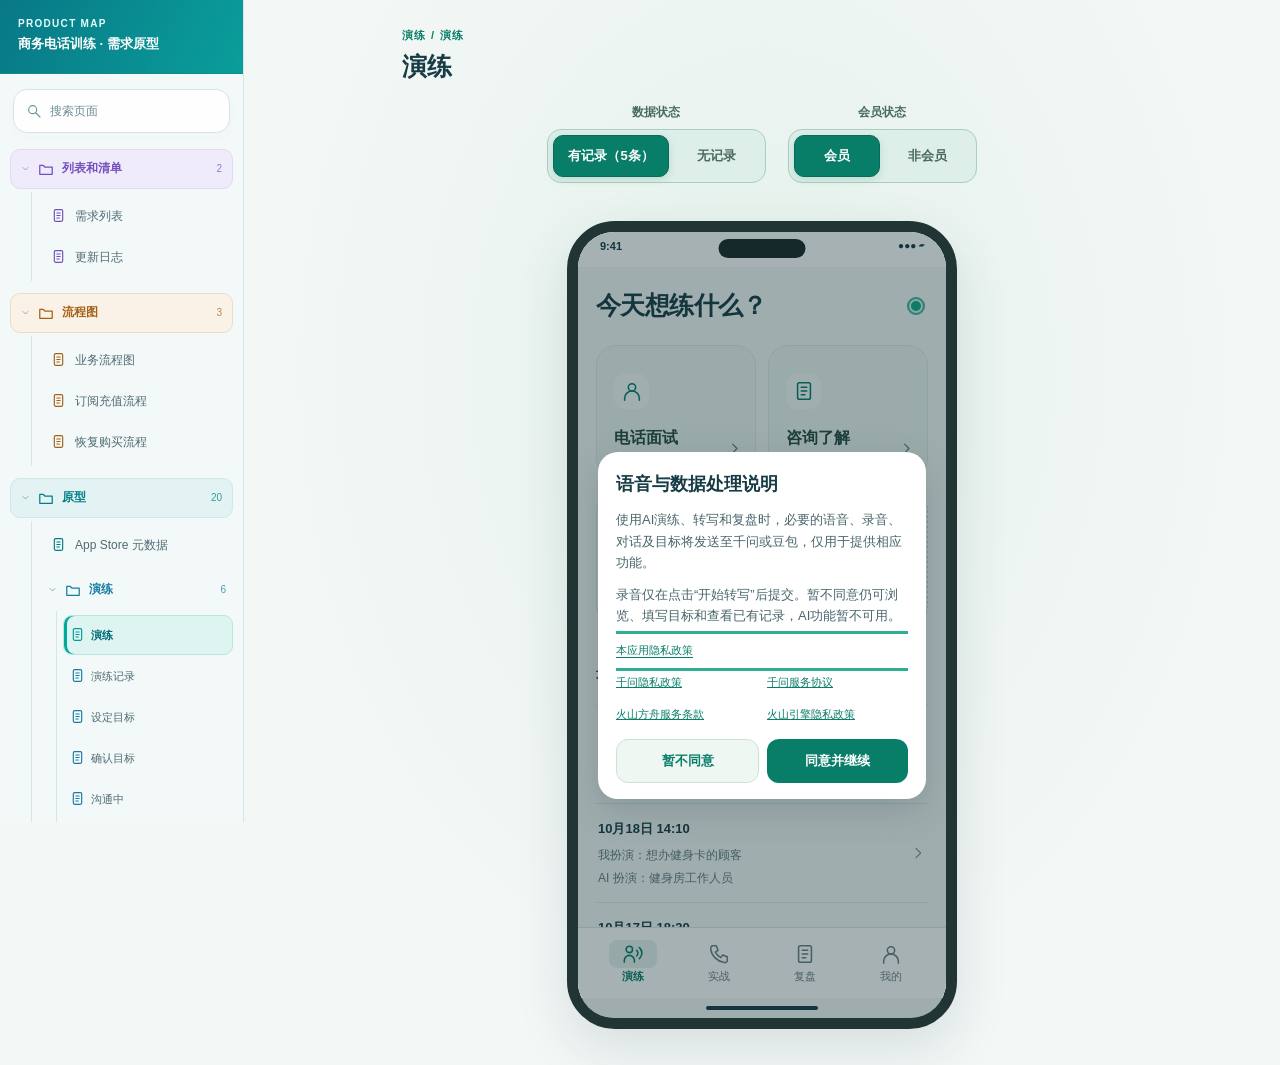
==== 原型/index.html @ eaf5b0e4 "上传沟通对话原型、需求文档与本地演练服务" ====
<!doctype html>
<html lang="zh-CN">
<head>
  <meta charset="utf-8">
  <meta name="viewport" content="width=device-width, initial-scale=1">
  <meta name="theme-color" content="#edf7f5">
  <title>打电话-AI商务实时电话沟通训练官 · 需求原型</title>
  <link rel="stylesheet" href="styles.css?v=20261020-microphone-selection">
</head>
<body>
  <div class="shell">

    <div class="workspace-grid">
      <aside class="journey" aria-label="原型导航">
        <div class="doc-brand"><span>PRODUCT MAP</span><strong>商务电话训练 · 需求原型</strong></div>
        <nav id="journey-nav" class="journey-nav" aria-label="页面导航"></nav>
      </aside>

      <main class="stage" id="main-content">
        <div class="stage-header"><div><span class="eyebrow" id="stage-kicker">演练 / 演练</span><h2 id="stage-title">演练</h2><p id="stage-description">按目的准备，按场景练习。</p></div></div>
        <div id="document-content" class="document-content" aria-live="polite"></div>
        <div id="workspace-state-tabs" class="workspace-state-tabs-host" aria-label="原型状态切换"></div>
        <div class="phone-wrap"><div class="phone-frame"><div class="phone-screen"><div class="phone-status" aria-hidden="true"><span>9:41</span><span class="dynamic-island"></span><span class="status-icons">●●● ▰</span></div><div id="phone-content" class="phone-content"></div><div class="home-indicator" aria-hidden="true"></div></div></div></div>
      </main>

      <aside class="spec-panel" id="spec-panel" aria-hidden="true" inert aria-label="需求说明"><div class="spec-top"><div><span class="eyebrow">REQUIREMENT NOTES</span><h2>需求说明</h2></div><button type="button" class="spec-close" data-action="close-spec" aria-label="关闭需求说明">×</button></div><div id="spec-module-list" class="spec-module-list"></div><div id="spec-detail" class="spec-detail"></div></aside>
    </div>
  </div>
  <div id="modal-root"></div>
  <div id="toast" class="toast" role="status" aria-live="polite"></div>
  <script src="input-rules.js?v=20261020-microphone-selection"></script>
  <script src="requirements-live.js?v=20261020-microphone-selection"></script>
  <script src="realtime.js?v=20261020-microphone-selection"></script>
  <script src="app.js?v=20261020-microphone-selection"></script>
</body>
</html>
---- 原型/styles.css ----
:root{font-family:-apple-system,BlinkMacSystemFont,"PingFang SC","Hiragino Sans GB","Microsoft YaHei",sans-serif;color:#173c46;background:#f3f7f6;--ink:#173c46;--muted:#627b80;--green:#087e69;--mint:#e6f3ee;--border:#dbe7e3;--white:#fff;--danger:#b44243}*{box-sizing:border-box}body{margin:0}button,input,textarea,select{font:inherit}button,a{touch-action:manipulation}button{cursor:pointer;color:inherit}button:disabled{opacity:.4;cursor:not-allowed}button:focus-visible,a:focus-visible,input:focus-visible,textarea:focus-visible,select:focus-visible,summary:focus-visible{outline:3px solid #2fae91;outline-offset:3px}a{color:var(--green)}svg{height:22px;width:22px;flex:none;vertical-align:middle}button svg{pointer-events:none}.sr-only{position:absolute;width:1px;height:1px;overflow:hidden;clip:rect(0,0,0,0)}.shell{min-height:100vh}.workspace-header{min-height:78px;display:flex;align-items:center;justify-content:space-between;padding:18px 32px;border-bottom:1px solid var(--border);background:#fff}.brand-lockup{display:flex;align-items:center;gap:12px}.brand-mark{width:42px;height:42px;border-radius:14px;display:grid;place-items:center;background:var(--ink);color:#fff;font-size:22px;font-weight:750}.brand-lockup strong{display:block;font-size:17px}.brand-lockup small{display:block;color:var(--muted);margin-top:4px;font-size:12px}.meta-pill{font-size:12px;border-radius:30px;padding:7px 13px;background:var(--mint);color:var(--green)}.workspace-grid{display:grid;grid-template-columns:244px minmax(0,1fr);min-height:calc(100vh - 78px)}.workspace-grid.spec-open{grid-template-columns:244px minmax(390px,1fr) 340px}.journey{border-right:1px solid var(--border);padding:25px 18px;background:#fbfdfc}.doc-brand{margin:0 12px 20px}.doc-brand span,.eyebrow,.doc-eyebrow{display:block;font-size:11px;font-weight:750;letter-spacing:.12em;color:var(--green)}.doc-brand strong{display:block;margin-top:7px;font-size:14px}.journey-nav{display:flex;flex-direction:column;gap:3px}.nav-search{display:flex;align-items:center;gap:6px;background:#eef4f1;border-radius:10px;padding:0 10px;min-height:44px}.nav-search svg{width:16px;height:16px}.nav-search input{min-width:0;width:100%;border:0;background:transparent;min-height:42px;font-size:12px}.nav-group{display:flex;align-items:center;min-height:36px;margin:22px 0 7px;padding:8px 12px;border-left:3px solid #78ae97;border-radius:8px;background:#e2eee7;color:#245a49;font-size:13px;font-weight:800;letter-spacing:.02em}.nav-item{background:transparent;border:0;border-radius:10px;min-height:40px;padding:10px 12px;text-align:left;font-size:13px}.nav-item:hover{background:#eef4f1}.nav-item.active{color:var(--green);background:var(--mint);font-weight:750;box-shadow:inset 3px 0 var(--green)}.stage{min-width:0;display:flex;flex-direction:column;align-items:center;padding:28px 24px 36px;background:radial-gradient(ellipse at 50% 35%,#e4f1eb,transparent 65%)}.stage-header{width:min(100%,720px);margin-bottom:12px}.stage-header h2{font-size:25px;margin:7px 0}.stage-header p{font-size:13px;color:var(--muted);line-height:1.6;margin:0}.phone-wrap{display:flex;justify-content:center;width:100%}.phone-frame{width:390px;height:808px;border:6px solid #213534;border-radius:48px;padding:5px;background:#213534;box-shadow:0 20px 52px #173c4620}.phone-screen{height:100%;border-radius:36px;overflow:hidden;display:flex;flex-direction:column;background:#f6f9f7;position:relative}.phone-status{height:35px;flex:none;padding:8px 22px;display:flex;justify-content:space-between;background:#fff;font-size:11px;font-weight:750}.dynamic-island{position:absolute;top:7px;left:50%;transform:translateX(-50%);height:19px;width:87px;border-radius:20px;background:#1a2828}.status-icons{font-size:10px}.phone-content{flex:1;min-height:0;overflow:auto;scrollbar-width:none}.phone-content::-webkit-scrollbar{display:none}.home-indicator{width:112px;height:4px;border-radius:4px;background:var(--ink);margin:8px auto;flex:none}.app-header{display:flex;align-items:center;gap:8px;padding:10px 19px;background:#fff;min-height:58px}.app-header h2{font-size:23px;font-weight:750;margin:0;letter-spacing:-.03em}.back-button{min-width:35px;min-height:44px;background:transparent;border:0;padding:0;text-align:left}.app-header:has(.back-button) h2{font-size:18px}.app-body{padding:18px 18px 28px;font-size:14px;line-height:1.65}.app-body h1{font-size:26px;line-height:1.35;letter-spacing:-.04em}.app-body p{margin:7px 0;color:#48656b}.app-body ul{padding-left:20px}.app-body li{margin:9px 0}.app-footer-tabs{position:sticky;bottom:0;z-index:2;display:flex;min-height:70px;border-top:1px solid var(--border);background:#fffffff5;backdrop-filter:blur(12px);padding:5px 12px}.app-footer-tabs button{flex:1;display:flex;flex-direction:column;align-items:center;justify-content:center;gap:4px;background:transparent;border:0;min-height:56px;color:#6d8080;font-size:11px}.app-footer-tabs .active{color:var(--green);font-weight:750}.app-footer-tabs button.active svg{background:var(--mint);border-radius:8px;box-sizing:content-box;padding:3px 13px;margin:-3px -13px}.practice-hero{padding:25px 23px 22px;background:#e1eee6;border:1px solid #d5e7da;border-radius:23px;position:relative;overflow:hidden}.practice-hero h1{font-size:39px;line-height:1.22;margin:14px 0 11px;font-weight:750;color:#214539;letter-spacing:-.05em}.practice-hero p{font-size:14px;line-height:1.8;color:#4b685a;margin-bottom:20px}.hero-wave{position:absolute;right:18px;top:80px;height:80px;display:flex;align-items:center;gap:3px;opacity:.45;transform:rotate(-8deg)}.hero-wave i{display:block;width:3px;height:var(--h);background:#2d8c64;border-radius:5px}.practice-hero .primary-button{position:relative;background:#224b3a;display:flex;justify-content:space-between;align-items:center;padding:0 15px}.section-heading{display:flex;justify-content:space-between;align-items:center;gap:8px;margin:24px 0 12px}.section-heading h3{margin:0;font-size:16px}.scenario-grid{display:grid;gap:9px}.scenario-card{position:relative;display:grid;grid-template-columns:32px 1fr 24px;column-gap:8px;align-items:center;min-height:76px;background:#fff;border:1px solid var(--border);border-radius:15px;padding:12px;text-align:left}.scenario-no{grid-row:1/3;font-size:13px;color:var(--green);font-variant-numeric:tabular-nums}.scenario-card strong{font-size:15px}.scenario-card small{grid-column:2;font-size:12px;color:var(--muted);margin-top:3px}.scenario-card svg{grid-row:1/3;grid-column:3;color:var(--green);width:18px}.card{padding:17px;border:1px solid var(--border);background:#fff;border-radius:17px;margin-bottom:13px}.card-title-row{display:flex;align-items:center;justify-content:space-between;gap:8px;margin-bottom:10px}.card-title-row h3{font-size:15px;margin:0}.card p{font-size:14px;line-height:1.75}.card ul{font-size:14px}.module-link{border:0;background:transparent;min-width:44px;min-height:44px;padding:12px;display:inline-grid;place-items:center;flex:none;margin:-10px -10px -10px 0}.annotation-dot{width:9px;height:9px;border-radius:50%;background:#12a88b;box-shadow:0 0 0 4px #12a88b19;position:relative}.annotation-dot:after{content:'';position:absolute;inset:-6px;border:1px solid #12a88b33;border-radius:50%;animation:ring 2.5s ease-out infinite}@keyframes ring{0%{transform:scale(.7);opacity:.6}100%{transform:scale(1.3);opacity:0}}.mobile-spec-toggle{display:grid}.primary-button,.secondary-button,.ghost-button,.tool-button{min-height:44px;border-radius:12px;padding:10px 13px;font-weight:650;font-size:14px;line-height:1.4}.primary-button{border:0;background:var(--green);color:#fff;width:100%;display:block}.primary-button:hover{background:#076653}.secondary-button{background:#eef7f2;color:var(--green);border:1px solid #cce2d7}.ghost-button{background:transparent;border:0;color:var(--green)}.tool-button{border:1px solid var(--border);background:#fff}.full-width{width:100%;display:block;margin-top:10px}.button-row{display:flex;gap:8px}.button-row>*{flex:1}.primary-button svg,.secondary-button svg{width:18px;height:18px;margin-right:5px}.page-intro{margin:0 0 20px}.page-intro h1{margin:11px 0}.page-intro p{font-size:13px}.step-label{font-size:12px;font-weight:650;color:var(--green)}.field-label{display:block;font-size:13px;font-weight:650;margin:16px 0 7px}.field-label:first-child{margin-top:0}.input-field{display:block;width:100%;min-height:44px;border:1px solid #ccdad5;border-radius:10px;padding:11px 12px;background:#fbfdfb;color:var(--ink);font-size:16px;line-height:1.5;margin-bottom:12px;resize:vertical}.form-error{color:var(--danger)!important;font-size:13px}.goal-lines{margin:0}.goal-lines div{border-bottom:1px solid #edf2ef;padding:10px 0}.goal-lines div:last-child{border-bottom:0}.goal-lines dt{font-size:12px;color:var(--muted);margin-bottom:5px}.goal-lines dd{margin:0;font-size:14px;line-height:1.7}.light-note{border-radius:12px;background:var(--mint);padding:12px 14px;margin:15px 0;font-size:13px;color:#436553}.helper-text{font-size:12px!important;color:var(--muted)!important;text-align:center}.session-top{text-align:center;background:#edf5ef;padding:20px 20px 15px;position:relative}.session-top h1,.live-top h1{font-size:21px;margin:10px 0 4px}.session-top p{font-size:13px;color:var(--muted);margin:0 0 12px}.role-avatar{width:64px;height:64px;border-radius:50%;display:grid;place-items:center;background:#d6e7dc;margin:0 auto;color:#3a6c50}.role-avatar svg{width:30px;height:30px}.voice-status{display:inline-flex;align-items:center;gap:7px;font-size:12px;color:var(--green);background:#fff;padding:6px 12px;border-radius:20px}.voice-status span{width:6px;height:6px;border-radius:50%;background:currentColor}.voice-status.warning{color:#915e26}.session-top>.module-link{position:absolute;right:16px;bottom:22px}.session-body{padding-top:16px}.chat-log{display:flex;flex-direction:column;gap:13px;margin-bottom:20px}.chat-bubble{max-width:94%;border-radius:14px;padding:12px 14px;background:#fff;border:1px solid var(--border)}.chat-bubble span{font-size:11px;color:var(--muted)}.chat-bubble p{font-size:14px;margin:5px 0 0;color:var(--ink)}.chat-bubble.user{align-self:flex-end;background:#e1f0e7;border-color:#d3e5da}.reply-box{display:flex;align-items:center;gap:6px;margin-bottom:10px}.reply-box textarea{width:100%;min-width:0;font-size:16px;border:1px solid #cdded4;border-radius:10px;padding:10px;resize:vertical}.session-tools{display:flex;gap:6px;margin-top:12px}.session-tools .tool-button{flex:1;padding:8px 3px;font-size:11px;display:flex;flex-direction:column;gap:5px;align-items:center}.session-tools svg{width:19px;height:19px}.result-heading{margin:0 0 23px}.result-heading h1{margin:13px 0 9px}.result-heading p{font-size:12px}.pill{font-size:11px;display:inline-block;padding:4px 9px;border-radius:7px;background:var(--mint);color:var(--green);font-weight:650}.pill.blue{background:#e5eff6;color:#336685}.pill.amber{background:#fff1d9;color:#8e5c1a}.feedback-item+.feedback-item,.compare-item+.compare-item{border-top:1px solid var(--border);padding-top:13px;margin-top:14px}.feedback-item strong,.compare-item strong{display:block;font-size:14px}.opening{background:#f0f6f2;padding:11px;border-radius:10px}.opening small{color:var(--muted);font-size:12px}.record-card{display:flex;align-items:center;gap:12px;width:100%;padding:14px;border:1px solid var(--border);border-radius:15px;background:#fff;text-align:left;margin-bottom:10px}.record-icon{height:40px;width:40px;flex:none;display:grid;place-items:center;background:var(--mint);color:var(--green);border-radius:12px}.record-icon.blue{background:#e5eff6;color:#336685}.record-main{flex:1;min-width:0}.record-main strong{display:block;font-size:14px;line-height:1.5}.record-main small{display:block;font-size:11px;color:var(--muted);margin-top:4px}.record-main em{display:block;font-style:normal;font-size:11px;color:var(--green);margin-top:6px}.record-card>svg{width:17px;height:17px;color:var(--muted)}.call-list-item{display:block;padding:0;overflow:hidden}.record-link{display:flex;align-items:center;gap:12px;background:transparent;border:0;width:100%;text-align:left;padding:14px}.record-actions{padding:0 14px 13px;display:flex;justify-content:flex-end}.record-actions button{min-width:78px}.filter-row{display:flex;background:#eaf0ec;padding:4px;border-radius:12px;margin-bottom:15px}.filter-row button{flex:1;border:0;background:transparent;border-radius:9px;font-size:13px;min-height:38px}.filter-row button.active{background:#fff;color:var(--green);box-shadow:0 2px 6px #173c4609;font-weight:750}.app-search{display:flex;align-items:center;gap:8px;border:1px solid var(--border);background:#fff;padding:0 12px;border-radius:11px;margin-bottom:15px}.app-search svg{height:18px;width:18px;color:var(--muted)}.app-search input{min-width:0;width:100%;min-height:44px;border:0;background:transparent;font-size:14px}.empty-state{padding:28px 12px;text-align:center;font-size:14px}.empty-state strong{display:block}.empty-state p{font-size:13px;line-height:1.8;margin:12px 0 20px}.empty-state .secondary-button{display:inline-block}.empty-caption{font-size:13px;text-align:center;color:var(--muted)}.transcript-line{border-bottom:1px solid #e8efeb;padding:13px 0}.transcript-line:last-child{border:0}.transcript-line div{display:flex;justify-content:space-between;font-size:12px}.transcript-line time{font-size:11px;color:var(--muted)}.transcript-line p{font-size:14px;margin-bottom:0}.practice-options{border:0;padding:0;margin:18px 0}.practice-options legend{font-size:14px;font-weight:650;margin-bottom:12px}.practice-option{display:flex;align-items:flex-start;gap:10px;padding:15px;border:1px solid var(--border);border-radius:14px;background:#fff;margin-bottom:10px;cursor:pointer}.practice-option.selected{border:2px solid var(--green);padding:14px;background:#eff8f2}.practice-option input{accent-color:var(--green);height:20px;width:20px;flex:none;margin-top:3px}.practice-option strong{font-size:14px}.practice-option small{display:block;font-size:11px;color:var(--muted);margin-top:4px}.practice-option p{font-size:12px;margin:7px 0 0}.evidence{border-top:1px solid #edf1ed;padding-top:8px;margin-top:9px}.evidence summary,details>summary{cursor:pointer;font-size:12px;color:var(--green);min-height:40px;line-height:1.6;display:list-item;padding:8px 0}.evidence blockquote{font-size:13px;margin:8px 0;color:#48656b;border-left:2px solid #7cbea0;padding-left:12px}.loading-ring{display:block;width:38px;height:38px;margin:40px auto 24px;border:3px solid var(--border);border-top-color:var(--green);border-radius:50%;animation:spin 1s linear infinite}.loading-ring.stopped{animation:none;border-color:#c9a9a2}@keyframes spin{to{transform:rotate(360deg)}}.dial-number-box{display:flex;align-items:center;gap:8px;margin-bottom:20px}.dial-number-box>span{font-size:15px;color:var(--muted)}.dial-number-box input{border:0;background:transparent;min-width:0;width:100%;font-size:23px;height:48px;letter-spacing:1px}.dial-delete{min-width:38px;min-height:44px;border:0;background:transparent;font-size:20px}.dial-pad{display:grid;grid-template-columns:repeat(3,1fr);gap:12px 22px;padding:0 12px}.dial-pad button{width:64px;height:64px;border:0;background:#edf3ee;border-radius:50%;justify-self:center}.dial-pad strong{display:block;font-size:25px;font-weight:500}.dial-pad small{display:block;font-size:9px;height:12px;margin-top:1px}.combat-body{padding-top:17px}.combat-body>.primary-button{margin-top:18px}.person-row{display:flex;align-items:center;gap:12px}.person-row p{font-size:12px}.avatar{width:46px;height:46px;border-radius:13px;display:grid;place-items:center;background:var(--mint);color:var(--green);flex:none}.phone-edit-row{display:flex;align-items:center;gap:6px;margin:10px 0}.phone-edit-row .input-field{margin:0;min-width:0}.phone-edit-row>span{font-size:12px}.live-top{background:#21483f;text-align:center;color:#fff;padding:28px 20px}.live-top .role-avatar{background:#ffffff20;color:#fff}.live-top p{font-size:14px;color:#d3e5da}.live-top strong{display:block;font-size:28px;font-weight:500;letter-spacing:2px;margin-top:20px}.call-caption{display:block;font-size:11px;color:#cbdfd4;margin-top:5px}.call-controls{display:flex;gap:10px}.call-controls button{display:flex;flex-direction:column;align-items:center;gap:8px;flex:1;font-size:12px;padding:13px 5px}.selected{border-color:var(--green)!important;background:var(--mint)!important}.danger{color:var(--danger)!important}.call-controls .danger{background:#fff0ef;border-color:#f0d4d1}.profile{display:flex;align-items:center;gap:12px;margin:10px 0 26px}.profile p{font-size:12px}.profile>.module-link{margin-left:auto}.member-card{background:#e3efe7}.settings-list{border:1px solid var(--border);border-radius:15px;background:#fff;overflow:hidden}.settings-list>button[data-go]{display:flex;align-items:center;justify-content:space-between;width:100%;min-height:55px;padding:12px 15px;border:0;border-bottom:1px solid var(--border);background:transparent;font-size:14px}.settings-list>button[data-go]:last-child{border-bottom:0}.settings-list svg{height:17px;width:17px}.plan-list{display:flex;gap:8px;margin-bottom:20px}.plan{flex:1;display:flex;flex-direction:column;gap:10px;border:1px solid var(--border);border-radius:13px;background:#fff;padding:15px 5px;min-height:94px}.plan strong{font-size:14px}.plan span{font-size:11px;color:var(--muted)}.about-brand{text-align:center;padding:35px 0}.about-brand .avatar{margin:auto}.about-brand h1{font-size:21px}.draft-label{font-size:12px;color:var(--muted)}.prototype-note{width:min(100%,720px);margin:0 auto 18px;display:flex;flex-wrap:wrap;align-items:center;gap:8px;font-size:11px;color:var(--muted);line-height:1.7}.prototype-note label{display:flex;align-items:center;gap:5px}.prototype-note select{min-height:32px;max-width:145px;border:1px solid var(--border);background:#fff;border-radius:7px;font-size:11px;padding:4px}.workspace-state-tabs-host{width:100%}.spec-panel{display:none;padding:26px 22px;background:#fff;border-left:1px solid var(--border);position:sticky;top:0;height:100vh;overflow:auto}.spec-open .spec-panel{display:block}.spec-top{display:flex;align-items:start;justify-content:space-between}.spec-top h2{font-size:19px;margin:7px 0}.spec-close{border:0;background:transparent;min-width:44px;min-height:44px;font-size:24px}.spec-hint{font-size:12px;color:var(--muted);line-height:1.8}.spec-module-list{display:flex;flex-wrap:wrap;gap:7px;margin:18px 0}.spec-chip{min-height:40px;border:1px solid var(--border);border-radius:20px;background:#fff;padding:6px 12px;font-size:11px}.spec-chip.active{background:var(--mint);color:var(--green)}.spec-detail h3{font-size:16px}.spec-key{font-size:11px;color:var(--muted);overflow-wrap:anywhere}.spec-row{padding:13px 0;border-top:1px solid var(--border)}.spec-row strong{font-size:12px;color:var(--green)}.spec-row p{font-size:12px;line-height:1.8;color:#48656b;margin:7px 0 0}.spec-footer{font-size:11px;color:var(--muted);margin-top:20px}.document-content{display:none;width:100%;max-width:1200px}.document-mode .phone-wrap,.document-mode .stage-header{display:none}.document-mode .document-content{display:block}.document-mode .stage{padding:30px}.doc-card{background:#fff;padding:32px 38px;border:1px solid var(--border);border-radius:20px;min-height:700px;font-size:14px;line-height:1.8}.doc-card h1{font-size:28px;line-height:1.5;margin:18px 0}.doc-card h2{font-size:20px;margin:28px 0 10px}.doc-card h3{font-size:16px;margin:23px 0 9px}.doc-card p{white-space:pre-line}.metadata-top{display:flex;align-items:center;justify-content:space-between;gap:15px}.metadata-actions{display:flex;align-items:center;gap:16px;font-size:12px}.metadata-actions button{font-size:12px}.doc-table-wrap{overflow:auto;border:1px solid var(--border);border-radius:12px;margin:18px 0}.doc-table{width:100%;border-collapse:collapse;font-size:12px;min-width:600px}.doc-table th{background:#edf5f0;text-align:left;font-weight:750;white-space:nowrap}.doc-table th,.doc-table td{padding:13px 14px;border-bottom:1px solid var(--border);vertical-align:middle}.doc-table tr:last-child td{border-bottom:0}.doc-table td:first-child{white-space:nowrap}.doc-table td:nth-child(2){min-width:120px}.doc-table td:last-child button{white-space:nowrap}.markdown-content{overflow-wrap:anywhere;line-height:1.9}.markdown-content pre{white-space:pre-wrap;background:#f2f6f3;padding:17px;border-radius:12px;font-size:12px;overflow:auto}.markdown-content code{font-family:ui-monospace,monospace}.markdown-content a{overflow-wrap:anywhere}.flow-map{max-width:700px;margin:30px auto}.flow-step{display:flex;align-items:flex-start;gap:12px}.flow-index{font-size:12px;font-weight:750;color:var(--green);padding-top:22px}.flow-node{flex:1;border:1px solid #c6ded1;background:#f6faf7;border-radius:14px;padding:17px 20px}.flow-node.decision{background:#fff8ea;border-color:#e9dab9}.flow-node small{font-size:11px;color:var(--muted)}.flow-node strong{display:block;font-size:16px;margin-top:5px}.flow-node p{font-size:13px;margin:8px 0 0;color:#48656b}.flow-alternative{border-top:1px solid #e7dfc9;padding-top:9px;margin-top:11px;font-size:12px;color:#865f28}.flow-arrow{padding:9px 0 9px 38px;text-align:center;color:var(--green);font-size:13px}.flow-source{margin-top:30px}.store-grid{display:grid;grid-template-columns:repeat(auto-fit,minmax(180px,1fr));gap:20px}.store-grid a{text-decoration:none;display:flex;flex-direction:column;gap:10px;font-size:13px}.store-grid img{width:100%;border:1px solid var(--border);border-radius:15px}.modal-backdrop{position:fixed;inset:0;z-index:100;background:#0c252969;display:flex;align-items:center;justify-content:center;padding:20px}.modal{width:100%;max-width:420px;background:#fff;border-radius:22px;padding:25px;max-height:85vh;overflow:auto;box-shadow:0 20px 60px #173c4630}.modal h2{font-size:21px;margin:0 0 14px}.modal p{font-size:14px;line-height:1.8;color:#48656b}.modal-actions{display:flex;gap:10px;margin-top:22px}.modal-actions>*{flex:1}.toast{position:fixed;bottom:30px;left:50%;transform:translate(-50%,15px);z-index:150;border-radius:13px;background:#173c46;color:#fff;padding:13px 20px;font-size:13px;max-width:90vw;opacity:0;pointer-events:none;transition:opacity .2s,transform .2s}.toast.show{opacity:1;transform:translate(-50%,0)}
@media(max-width:1100px){.workspace-grid.spec-open{grid-template-columns:220px minmax(390px,1fr)}.spec-open .spec-panel{position:fixed;right:0;top:78px;width:340px;height:calc(100vh - 78px);z-index:40;box-shadow:-15px 0 40px #173c4625}.workspace-grid{grid-template-columns:220px minmax(0,1fr)}}
@media(max-width:720px){.workspace-header{padding:13px 16px;min-height:72px}.brand-lockup strong{font-size:13px;max-width:235px;line-height:1.5}.brand-lockup small{font-size:10px}.brand-mark{width:34px;height:34px;flex:none;font-size:19px}.header-meta{display:none}.workspace-grid,.workspace-grid.spec-open{display:flex;flex-direction:column}.journey{padding:8px 12px;border-right:0;border-bottom:1px solid var(--border)}.doc-brand,.nav-search,.nav-group{display:none}.journey-nav{display:flex;flex-direction:row;overflow:auto;gap:4px}.nav-item{flex:none;font-size:11px;min-height:36px;white-space:nowrap;padding:7px 10px}.stage{padding:18px 0 24px}.stage-header{padding:0 16px}.stage-header h2{font-size:22px}.stage-header p{font-size:12px}.prototype-note{padding:0 16px;margin-bottom:12px}.phone-frame{width:min(390px,100vw);height:808px;border-radius:32px;border-width:4px;padding:3px}.phone-screen{border-radius:25px}.phone-wrap{padding:0}.spec-open .spec-panel{top:0;width:min(370px,100vw);height:100dvh}.document-mode .stage{padding:12px 10px}.doc-card{padding:22px 18px;border-radius:14px}.doc-card h1{font-size:23px}.metadata-top{align-items:flex-start;flex-direction:column}.metadata-actions{justify-content:space-between;width:100%}.store-grid{grid-template-columns:repeat(2,minmax(0,1fr))}.app-body{padding-left:16px;padding-right:16px}.phone-frame{max-width:100%}.dial-pad{gap:12px 15px}.scenario-card{min-height:78px}}
@media(max-width:360px){.dial-pad button{width:58px;height:58px}.dial-pad{padding:0;gap:10px}.practice-hero h1{font-size:34px}.hero-wave{right:7px;opacity:.3}.brand-lockup strong{max-width:195px}.plan-list{gap:5px}.plan{padding:12px 3px}}
@media(prefers-reduced-motion:reduce){*,*:before,*:after{animation:none!important;transition:none!important;scroll-behavior:auto!important}}

@media(min-width:721px){.journey{position:sticky;top:0;height:calc(100dvh - 78px);overflow:auto;scrollbar-width:thin}.stage{min-height:calc(100vh - 78px)}}

.combat-body .page-intro{margin-bottom:10px}.combat-body .page-intro h1{font-size:23px;margin:4px 0}.combat-body .page-intro p{font-size:12px;margin:0}.combat-body .record-card{padding:10px;min-height:60px}.combat-body .dial-pad button{width:50px;height:50px}.combat-body .dial-pad{gap:8px 20px}.combat-body .card{padding:12px;margin-bottom:8px}.combat-body .dial-number-box{margin-bottom:10px}.combat-body .card-title-row{margin-bottom:0}.combat-body .field-label{margin:8px 0 4px}.combat-body>.primary-button{margin-top:8px}.combat-body .input-field{padding:8px;min-height:40px;margin-bottom:8px}.reply-box .secondary-button{white-space:nowrap;flex:none}
.combat-body{padding-top:12px}.combat-body .page-intro{margin-bottom:8px}.combat-body .page-intro .eyebrow,.combat-body .page-intro p{display:none}.combat-body .page-intro h1{font-size:18px;line-height:1.3;margin:0 0 3px}
/* Render document flows as connected flowcharts with process and decision shapes. */
.flowchart-scroll{width:100%;overflow-x:auto;margin:22px auto 30px;padding:12px 0}
.flowchart{display:block;width:100%;min-width:900px;height:auto;margin:auto}
.goal-role-pair{display:grid;grid-template-columns:minmax(0,1fr) minmax(0,1fr);gap:10px}
.goal-role-pair>div{min-width:0}
.goal-role-pair .input-field{width:100%}
.goal-optional{margin:4px 0 16px;padding:0 12px 8px;border:1px solid var(--border);border-radius:12px;background:#f8fbf9}
.goal-optional>summary{font-size:13px;font-weight:650;color:var(--green)}
.goal-optional .field-label{margin-top:10px}
.membership-expiry{display:flex;align-items:center;justify-content:space-between;gap:8px}
.membership-expiry p{margin:0}
.about-body{min-height:calc(100% - 58px);display:flex;flex-direction:column}
.account-delete-link{align-self:center;margin-top:auto;min-height:44px;padding:10px 16px;border:0;background:transparent;color:var(--muted);font-size:13px;font-weight:400}
.account-delete-link:hover{color:var(--ink)}
.subscription-legal{margin-top:18px;padding-top:14px;border-top:1px solid var(--border);text-align:center}
.subscription-legal p{margin:6px 0;font-size:11px;line-height:1.7;color:var(--muted)}
.subscription-legal-links{display:flex;align-items:center;justify-content:center;gap:2px;flex-wrap:wrap;color:var(--muted)}
.subscription-legal-links button{min-height:44px;padding:8px 5px;border:0;background:transparent;color:var(--green);font-size:12px;font-weight:400;text-decoration:underline;text-underline-offset:3px}
.practice-call-page{min-height:100%;padding:16px 22px 22px;display:flex;flex-direction:column;background:radial-gradient(ellipse at 50% 22%,#dfede5 0,transparent 62%);color:var(--ink)}
.practice-call-heading{display:flex;align-items:center;justify-content:space-between;font-size:13px;color:var(--muted)}
.practice-call-identity{text-align:center;padding:30px 0 16px}
.practice-call-avatar{display:grid;place-items:center;width:88px;height:88px;margin:0 auto 18px;border-radius:50%;background:#cfe2d7;color:#3a6c50;box-shadow:0 0 0 12px #e7f0e9}
.practice-call-avatar svg{width:40px;height:40px}
.practice-call-role-label{font-size:12px;color:var(--muted)}
.practice-call-identity h1{margin:5px 0 8px;font-size:28px;line-height:1.4;overflow-wrap:anywhere}
.practice-call-identity p{margin:0;font-size:13px;color:var(--muted);overflow-wrap:anywhere}
.practice-call-status{margin-top:24px;font-size:14px;color:var(--green)}
.practice-call-duration{display:block;margin-top:8px;font-size:22px;font-variant-numeric:tabular-nums;letter-spacing:.06em}
.practice-call-content{text-align:center}
.practice-transcript-toggle{display:inline-flex;align-items:center;gap:7px;min-height:44px;padding:10px 16px;border:0;border-radius:24px;background:#ffffff9e;color:var(--green);font-size:13px}
.practice-transcript-toggle svg{width:17px;height:17px}
.practice-transcript{max-height:185px;overflow:auto;margin-top:12px;padding:12px;border:1px solid var(--border);border-radius:16px;background:#ffffff8c;text-align:left}
.practice-transcript[hidden]{display:none}
.practice-transcript .chat-log{margin:0;gap:10px}
.practice-transcript .chat-bubble{padding:8px 10px}
.practice-call-content>.secondary-button{display:block;margin:12px auto 0}
.practice-call-bottom{position:relative;margin-top:auto;padding-top:25px;text-align:center}
.practice-call-hint{margin:0 0 22px;font-size:12px;color:var(--muted)}
.practice-call-controls{display:flex;justify-content:space-evenly;gap:16px}
.practice-call-control{display:flex;flex-direction:column;align-items:center;gap:10px;min-width:64px;min-height:88px;padding:0;border:0;background:transparent}
.practice-call-control>span{display:grid;place-items:center;width:62px;height:62px;border-radius:50%;background:#e1ebe5;color:var(--ink)}
.practice-call-control svg{width:25px;height:25px}
.practice-call-control small{font-size:13px}
.practice-call-end>span{background:var(--danger);color:var(--white)}
.practice-call-end svg{transform:rotate(135deg)}
.practice-call-bottom>.module-link{position:absolute;right:-14px;top:0}
.transcript-open .practice-call-identity{padding:12px 0 8px}
.transcript-open .practice-call-avatar{width:52px;height:52px;margin-bottom:10px;box-shadow:0 0 0 6px #e7f0e9}
.transcript-open .practice-call-avatar svg{width:28px;height:28px}
.transcript-open .practice-call-identity h1{font-size:22px;margin:3px 0}
.transcript-open .practice-call-status{margin-top:10px}
.transcript-open .practice-call-duration{font-size:18px;margin-top:4px}
.transcript-open .practice-call-bottom{padding-top:16px}
.practice-record-fields{display:flex;flex-direction:column;gap:6px;min-width:0}
.practice-record-fields>span{display:grid;grid-template-columns:52px minmax(0,1fr);gap:8px;align-items:baseline}
.practice-record-fields>span>small{margin:0;font-size:12px;color:var(--muted)}
.practice-record-fields>span>strong{font-size:14px;line-height:1.6;overflow-wrap:anywhere}
.architecture-tabs{display:flex;gap:6px;margin:20px 0 24px;padding:5px;background:#edf4f0;border:1px solid var(--border);border-radius:12px;max-width:540px}
.architecture-tabs button{flex:1;min-height:44px;padding:10px 14px;border:0;border-radius:8px;background:transparent;color:var(--muted);font-size:14px;font-weight:650}
.architecture-tabs button[aria-selected="true"]{background:var(--white);color:var(--green);box-shadow:0 2px 8px #173c4610}
[id^="architecture-panel-"][hidden]{display:none}
/* Sidebar styling follows the reference's teal selection and pastel folders. */
.journey{padding:0 10px 22px;background:#f3f9f8;border-right:1px solid #d3e5e8;scrollbar-color:#bed6d9 transparent;scrollbar-width:thin}
.doc-brand{margin:0 -10px 15px;padding:18px;background:linear-gradient(115deg,#087887,#0a9e9a);border-bottom:1px solid #0b8c92}
.doc-brand span{color:#e1ffff;font-size:10px;letter-spacing:.13em}
.doc-brand strong{color:#fff;font-size:13px;line-height:1.6;margin-top:5px}
.journey-nav{gap:0}
.journey .nav-search{min-height:42px;margin:0 3px 16px;padding:0 12px;background:#ffffffec;border:1px solid #d3e4e9;border-radius:14px;box-shadow:0 3px 12px #1c6a7505;color:#6e959e}
.journey .nav-search input{font-size:12px;color:#254d57}
.journey .nav-search input::placeholder{color:#6e8d96}
.nav-branch{--nav-accent:#187ca5;--nav-tint:#eaf3fa;--nav-line:#d7e7ef;margin:0 0 12px}
.nav-tone-purple{--nav-accent:#7250bd;--nav-tint:#f0ebfb;--nav-line:#e3d9f4}
.nav-tone-orange{--nav-accent:#a46117;--nav-tint:#fbf2e7;--nav-line:#ecdcc5}
.nav-tone-teal{--nav-accent:#007f8a;--nav-tint:#e3f3f3;--nav-line:#cce8eb}
.nav-folder{display:flex;align-items:center;gap:8px;width:100%;min-height:40px;padding:9px 10px;border:1px solid var(--nav-line);border-radius:10px;background:var(--nav-tint);color:var(--nav-accent);font-size:12px;font-weight:700;text-align:left}
.nav-folder>svg{width:16px;height:16px}
.nav-folder>span:not(.nav-chevron){flex:1}
.nav-folder small{font-size:10px;font-weight:500;opacity:.75;font-variant-numeric:tabular-nums}
.nav-chevron{display:grid;place-items:center;width:9px;color:#6d9199;flex:none}
.nav-chevron svg{width:9px;height:12px;transition:transform .16s ease}
.nav-folder[aria-expanded="true"] .nav-chevron svg{transform:rotate(90deg)}
.nav-children{margin:3px 0 0 21px;padding:3px 0 3px 9px;border-left:1px solid #d5e5e8}
.nav-children[hidden]{display:none}
.journey .nav-item{display:flex;align-items:center;gap:9px;width:100%;min-height:40px;margin:1px 0;padding:9px 9px;border:1px solid transparent;border-radius:9px;background:transparent;box-shadow:none;color:#4f6a74;font-size:12px;line-height:1.5;text-align:left}
.journey .nav-item svg{width:15px;height:15px;color:var(--nav-accent)}
.journey .nav-item span{min-width:0;overflow-wrap:anywhere}
.journey .nav-item:hover{background:#e9f3f2;color:#136e78}
.journey .nav-item.active{border-color:#b6e7e2;background:#def4f1;box-shadow:inset 3px 0 #00aa9b;color:#006975;font-weight:700}
.journey .nav-item.active svg{color:#009c9a}
.nav-empty{padding:12px;color:var(--muted);font-size:12px}
.spec-region{position:relative;min-width:0}
.spec-region>.module-link{position:absolute;z-index:1;right:-8px;top:-10px;margin:0}
.field-heading,.section-heading-actions{display:flex;align-items:center;justify-content:space-between;gap:6px}
.field-heading{margin-top:14px;margin-bottom:5px;min-height:29px}
.field-heading .field-label{margin:0}
.field-heading .module-link{margin:0 -10px 0 0;min-height:29px;padding:8px}
.preparation-card-title{font-size:15px;margin:0 0 8px}
.button-spec-region{padding-right:28px;margin-top:12px}
.button-spec-region>.module-link{right:-10px;top:0}
.dialer-keypad-wrap>.module-link{top:-12px;right:-18px}
.dialer-call-row>.module-link{top:8px;right:-10px}
.spec-region-active{outline:2px solid #12a88b66;outline-offset:3px;border-radius:12px}
.account-delete-region{margin-top:auto;text-align:center}
.account-delete-region .account-delete-link{margin-top:0}
.plan-list>.module-link{right:-14px;top:-20px}
.settings-list>.module-link{right:-9px;top:-18px}
#spec-module-list:empty{display:none}
.dialer-page{min-height:100%;display:flex;flex-direction:column;background:#fbfdfc}
.dialer-header{display:flex;align-items:center;justify-content:space-between;min-height:58px;padding:8px 20px}
.dialer-header h2{margin:0;font-size:23px;font-weight:750}
.dialer-contacts{display:inline-flex;align-items:center;gap:5px;min-height:44px;padding:6px 0 6px 10px;border:0;background:transparent;color:var(--green);font-size:13px}
.dialer-contacts svg{width:18px;height:18px}
.dialer-main{display:flex;flex:1;flex-direction:column;padding:10px 24px 18px}
.dialer-number{position:relative;display:flex;flex-direction:column;align-items:center;justify-content:center;min-height:96px;margin-bottom:12px;gap:12px}
.dialer-number-input{display:flex;align-items:center;justify-content:center;gap:8px;width:100%;max-width:300px;margin:0 auto}
.dialer-country{flex:none;font-size:16px;color:var(--muted);white-space:nowrap}
.dialer-number .dialer-number-input input{flex:1;text-align:center}
.dialer-number input{width:100%;min-width:0;min-height:47px;padding:2px 0;border:0;background:transparent;text-align:center;font-size:29px;font-weight:500;letter-spacing:.045em;color:var(--ink);font-variant-numeric:tabular-nums}
.dialer-number input::placeholder{font-size:21px;font-weight:400;letter-spacing:.02em;color:#82908c}
.dialer-number>.module-link{position:absolute;top:0;right:-8px}
.dialer-keypad{display:grid;grid-template-columns:repeat(3,70px);justify-content:space-between;gap:14px 12px;max-width:284px;width:100%;margin:0 auto}
.dialer-keypad button{display:flex;flex-direction:column;align-items:center;justify-content:center;width:70px;height:70px;padding:0;border:0;border-radius:50%;background:#edf2ef;color:var(--ink);touch-action:manipulation}
.dialer-keypad strong{font-size:31px;line-height:1.15;font-weight:400}
.dialer-keypad small{font-size:9px;line-height:1.5;letter-spacing:.17em;margin-left:.17em}
.dialer-keypad button:hover:not(:disabled){background:#dcebe4}
.dialer-keypad button:active:not(:disabled){background:#c9dfd4}
.dialer-keypad button:disabled{opacity:.42}
.dialer-mode{display:flex;align-items:center;justify-content:center;gap:2px;margin:12px 0 4px;min-height:44px}
.dialer-mode select{max-width:190px;min-height:44px;border:0;background:transparent;color:var(--muted);font-size:12px;padding:8px 3px;cursor:pointer}
.dialer-mode .module-link{min-width:30px;min-height:40px;padding:8px;margin:0}
.dialer-call-row{display:flex;justify-content:center;align-items:center;max-width:284px;width:100%;margin:auto auto 0;padding-top:4px}
.dialer-call-row>span{display:none}
.dialer-call-button{display:grid;place-items:center;width:76px;height:76px;border:0;border-radius:50%;background:var(--green);color:#fff;box-shadow:0 6px 18px #087e691b}
.dialer-call-button svg{width:31px;height:31px;stroke-width:1.8}
.dialer-call-button:disabled{opacity:.35;box-shadow:none}
.dialer-backspace{flex:none;min-width:44px;min-height:44px;padding:6px;border:0;background:transparent;color:#59756b;font-size:23px}
@media(max-width:360px){.dialer-main{padding-left:20px;padding-right:20px}.dialer-keypad{grid-template-columns:repeat(3,64px);max-width:260px;gap:12px}.dialer-keypad button{width:64px;height:64px}}
.practice-home{padding-top:22px}
.practice-home-intro{display:flex;align-items:center;justify-content:space-between;margin:0 0 22px}
.practice-home-intro h1{font-size:25px;margin:0;letter-spacing:-.025em}
.practice-scene-tiles{display:grid;grid-template-columns:repeat(2,minmax(0,1fr));gap:12px}
.practice-scene-tile{position:relative;display:flex;flex-direction:column;align-items:flex-start;justify-content:center;gap:16px;min-height:134px;padding:20px 17px;border:1px solid #d9e8e0;border-radius:20px;background:#edf5f0;text-align:left}
.practice-scene-tile strong{font-size:16px;font-weight:650;color:#264b42}
.scene-tile-icon{display:grid;place-items:center;width:35px;height:35px;border-radius:11px;background:#ffffffa6;color:var(--green)}
.scene-tile-icon svg{width:22px;height:22px}
.practice-scene-tile>svg{position:absolute;right:13px;bottom:22px;width:15px;height:15px;color:#537e6d}
.practice-scene-tile.scene-refund{background:#f4f5ef;border-color:#e5e7da}
.practice-scene-tile.scene-quote{background:#edf4f6;border-color:#dce7ec}
.practice-scene-tile.scene-custom{background:#fff;border-style:dashed;border-color:#b7d1c8}
.practice-scene-tile:hover{border-color:var(--green);box-shadow:0 4px 14px #173c4608}
.practice-recent-heading{margin:26px 0 9px}
.practice-recent-heading h3{font-size:15px}
.practice-recent-heading .ghost-button{font-size:12px;padding-right:0;font-weight:400}
.practice-recent-list{border-top:1px solid var(--border)}
.practice-recent-item{display:flex;align-items:center;justify-content:space-between;gap:12px;width:100%;min-height:91px;padding:14px 2px;border:0;border-bottom:1px solid var(--border);background:transparent;text-align:left}
.practice-recent-item>span{display:flex;flex-direction:column;gap:3px;min-width:0}
.practice-recent-item time{font-size:13px;font-weight:650;color:var(--ink);margin-bottom:3px}
.practice-recent-item small{font-size:12px;color:var(--muted);overflow-wrap:anywhere}
.practice-recent-item>svg{width:16px;height:16px;color:#78948b}
.input-field[data-goal-field]::placeholder{color:#89959a;opacity:1;font-size:13px;font-weight:400}
.nav-nested-branch{margin:7px 0 9px}
.nav-nested-branch>.nav-folder{padding:7px 6px;min-height:36px;border-color:transparent;background:transparent;font-size:12px}
.nav-nested-branch>.nav-folder:hover{background:var(--nav-tint)}
.nav-nested-branch>.nav-children{margin-left:15px;padding-left:6px}
.nav-nested-branch .nav-item{padding-left:6px;gap:6px;font-size:11px}
.flow-workspace{display:grid;grid-template-columns:minmax(0,1fr) minmax(275px,330px);gap:22px;align-items:start;margin-top:22px;padding:20px;border:1px solid #dcebef;border-radius:22px;background:#f8fcfd}
.flow-canvas-column{min-width:0}
.flow-legend{display:flex;flex-wrap:wrap;gap:8px;margin:0 0 18px}
.flow-legend span{display:inline-flex;align-items:center;gap:6px;padding:5px 9px;border-radius:20px;background:#eef6f7;color:#577b86;font-size:10px}
.flow-legend i{width:8px;height:8px;border-radius:50%}
.flow-legend .process{background:#07a6b7}.flow-legend .decision{background:#9063de}.flow-legend .terminal{background:#f5a344}
.flow-workspace .flowchart-scroll{margin:0;padding:10px 0;border:1px solid #e2edf1;border-radius:20px;background-color:#fff;background-image:radial-gradient(#d3e4e9 .8px,transparent .8px);background-size:18px 18px;overflow:auto}
.flow-workspace .flowchart-compact{width:100%;min-width:560px;height:auto;max-width:900px}
.flow-compact-node{cursor:pointer;outline:none}
.flow-compact-node rect,.flow-compact-node polygon{stroke-width:1.2;filter:drop-shadow(0 5px 7px #24444d09)}
.flow-compact-node.selected rect,.flow-compact-node.selected polygon,.flow-compact-node:focus-visible rect,.flow-compact-node:focus-visible polygon{stroke:#00a7b5;stroke-width:2}
.flow-info-column{position:sticky;top:20px;max-height:calc(100dvh - 40px);overflow:auto;scrollbar-width:thin;display:flex;flex-direction:column;gap:16px;min-width:0;padding-right:3px}
.flow-info-card{padding:18px;border:1px solid #dce9ef;border-radius:19px;background:#fff;box-shadow:0 5px 15px #24444d04;overflow-wrap:anywhere}
.doc-card .flow-info-card h3{margin:0 0 13px;font-size:13px;color:#008596}
.flow-card-content:empty{min-height:18px}
.flow-info-card h4{font-size:12px;margin:16px 0 9px;color:#355b65}
.flow-info-card p,.flow-info-card .markdown-content{font-size:12px;line-height:1.8;color:#56707c}
.flow-config,.flow-field-list{margin:0;font-size:11px;line-height:1.8}
.flow-config>div{display:flex;gap:8px;margin:6px 0}
.flow-config dt{flex:none;color:#6b8790}.flow-config dd{margin:0;color:#375e69}
.flow-field-list>div{padding:10px 0;border-bottom:1px solid #edf3f5}
.flow-field-list>div:last-child{border-bottom:0}
.flow-field-list dt{font-weight:650;color:#315d68}.flow-field-list dd{margin:5px 0 0;color:#617e88}
.flow-field-list dd span{display:block}.flow-field-list b{font-weight:500}
.flow-node-note{padding:10px 0;border-bottom:1px solid #e9f0f3;font-size:12px}
.flow-node-note:last-child{border-bottom:0}
.flow-node-note[hidden]{display:none}
.flow-node-note summary{cursor:pointer;color:#315c68;font-weight:600}
.flow-node-note summary>span{display:inline-block;margin-right:7px;font-size:10px;color:#0795a6}
.flow-info-card .flow-owner{font-size:10px;color:#6f8790}
.flow-branch-note{padding:9px;background:#fff4f6;border-radius:9px}
@media(max-width:1100px){.flow-workspace{grid-template-columns:minmax(0,1fr);padding:14px}.flow-info-column{position:static;max-height:none;display:grid;grid-template-columns:repeat(2,minmax(0,1fr));overflow:visible}.flow-workspace .flowchart-compact{min-width:500px}}
@media(max-width:720px){.flow-workspace{padding:10px;gap:16px}.flow-info-column{grid-template-columns:minmax(0,1fr)}.flow-info-card{padding:15px}.flow-workspace .flowchart-compact{min-width:520px}}
@media(max-width:720px){.journey{padding:10px 12px}.journey-nav{flex-direction:column;max-height:260px;overflow:auto}.journey .nav-search{display:flex;margin-bottom:10px}.nav-branch{margin-bottom:8px}.journey .nav-item{white-space:normal}.nav-children{margin-left:20px}.doc-brand{display:none}}

/* Input length feedback follows the shared product rules. */
.input-count{display:block;text-align:right;color:#78908c;font-size:11px;line-height:1.5;margin:-6px 0 12px;font-variant-numeric:tabular-nums}
.input-count.over-limit{color:#bd4141}
.input-field[aria-invalid="true"]{border-color:#bd4141}

/* Make requirement markers easier to discover without moving their hit areas. */
.annotation-dot{width:10px;height:10px;animation:annotation-breathe 1.8s ease-in-out infinite;box-shadow:0 0 0 4px #12a88b22}
.annotation-dot:before,.annotation-dot:after{content:'';position:absolute;inset:-4px;border:2px solid #12a88b88;border-radius:50%;pointer-events:none;animation:annotation-ripple 1.8s ease-out infinite}
.annotation-dot:after{animation-delay:.9s}
.module-link:hover .annotation-dot,.module-link:focus-visible .annotation-dot{background:#008c73;box-shadow:0 0 0 6px #12a88b30}
@keyframes annotation-breathe{0%,100%{transform:scale(.92)}50%{transform:scale(1.16)}}
@keyframes annotation-ripple{0%{transform:scale(.75);opacity:.85}80%,100%{transform:scale(1.9);opacity:0}}
@media(prefers-reduced-motion:reduce){.annotation-dot,.annotation-dot:before,.annotation-dot:after{animation:none}.annotation-dot:before{display:none}.annotation-dot:after{opacity:.45;transform:scale(1.15)}}

/* Keep the top start action separate from the preparation card. */
.practice-start-region{display:grid;grid-template-columns:minmax(0,1fr) 28px;align-items:center;gap:8px;padding:0;margin:0 0 18px}
.practice-start-region>.primary-button{grid-column:1;grid-row:1;margin:0}
.practice-start-region>.module-link{position:static;grid-column:2;grid-row:1;min-width:28px;width:28px;min-height:44px;padding:0;margin:0;justify-self:center}

/* Dialog portal follows the simulated handset instead of the desktop viewport. */
#modal-root.phone-modal{position:fixed;z-index:100;overflow:hidden;isolation:isolate}
#modal-root.phone-modal .modal-backdrop{position:absolute;inset:0;padding:20px 16px;background:#102d325e}
#modal-root.phone-modal .modal{width:100%;max-width:100%;max-height:calc(100% - 24px);padding:22px 20px;border-radius:20px;box-shadow:0 12px 36px #173c4630;font-size:14px;line-height:1.65;overflow:auto}
#modal-root.phone-modal .modal h2{font-size:20px}
#modal-root.phone-modal .modal p{font-size:14px}
#modal-root.phone-modal .modal ol{padding-left:21px;font-size:14px}
#modal-root.phone-modal .modal-actions{gap:8px;margin-top:20px}
#modal-root.phone-modal .modal-actions>button{min-width:0;padding:11px 8px;font-size:13px}

.settings-region>.module-link{right:30px;top:6px;width:44px;height:44px;min-width:44px;min-height:44px;padding:12px;margin:0}
.settings-region .settings-list>button[data-go]{padding-right:15px}
.settings-region .settings-list>button[data-go]:first-child{padding-right:70px;position:relative}
.settings-region .settings-list>button[data-go]:first-child>svg{position:absolute;right:15px;top:19px}

/* Compact typography across the rehearsal secondary screens. */
.practice-detail .app-body{font-size:13px}
.practice-detail .app-header h2{font-size:17px}
.practice-detail .app-body h1{font-size:23px}
.practice-detail .app-body h3{font-size:14px}
.practice-detail .field-label{font-size:12px}
.practice-detail .input-field{font-size:14px;padding:10px;line-height:1.55}
.practice-detail .input-field[data-goal-field]::placeholder{font-size:12px}
.practice-detail .input-count{font-size:10px}
.practice-detail .primary-button,.practice-detail .secondary-button,.practice-detail .ghost-button{font-size:13px}
.practice-detail .goal-lines dt{font-size:11px}
.practice-detail .goal-lines dd,.practice-detail .chat-bubble p,.practice-detail .light-note,.practice-detail .feedback-item p{font-size:13px}
.practice-detail .practice-call-identity h1{font-size:25px}
.practice-detail .transcript-open .practice-call-identity h1{font-size:20px}
.practice-detail .practice-call-status{font-size:13px}
.practice-detail .practice-call-duration{font-size:20px}
.practice-detail .transcript-open .practice-call-duration{font-size:17px}

.practice-start-region{margin:18px 0 0}

.confirmation-page{height:100%;min-height:0;display:flex;flex-direction:column;overflow:hidden;position:relative;isolation:isolate}
.confirmation-page>.app-header{flex-shrink:0}
.confirmation-scroll{flex:1;min-height:0;overflow:auto;overscroll-behavior:contain;padding-bottom:20px}
.confirmation-footer{position:relative;z-index:20;flex-shrink:0;background:#f6f9f7;border-top:1px solid var(--border);box-shadow:0 -6px 18px #173c4608;padding:14px 16px max(12px,env(safe-area-inset-bottom))}
.confirmation-footer>.button-spec-region{margin:0}
.confirmation-footer>.ghost-button{margin-top:8px}

.recent-preview-tabs{display:flex;gap:4px;padding:4px;margin:12px 0 0;border-radius:10px;background:#e8f0ed;width:fit-content}
.recent-preview-tabs button{border:0;background:transparent;padding:8px 14px;border-radius:7px;font-size:12px;min-height:36px;color:#627b80}
.recent-preview-tabs button[aria-selected="true"]{background:#fff;color:var(--green);font-weight:650;box-shadow:0 1px 5px #173c4610}
.recent-empty{text-align:center;padding:28px 12px 32px;color:var(--muted)}
.recent-empty>span{display:grid;place-items:center;width:44px;height:44px;border-radius:50%;background:#e6f3ee;color:#12a88b;margin:0 auto 10px}
.recent-empty strong{display:block;font-size:14px;color:var(--ink)}
.recent-empty p{font-size:12px;margin-top:6px}

/* Keep the record-state tabs prominent and aligned with the handset. */
.workspace-state-tabs-host>.recent-preview-tabs{margin:16px auto 18px;padding:5px;gap:6px;background:#deeee8;border:1px solid #aacfc1;border-radius:14px;box-shadow:0 4px 14px #173c4610;justify-content:center}
.workspace-state-tabs-host>.recent-preview-tabs button{min-height:42px;min-width:112px;padding:10px 18px;font-size:14px;font-weight:650;border:1px solid transparent;border-radius:10px;color:#486a61}
.workspace-state-tabs-host>.recent-preview-tabs button[aria-selected="true"]{background:#087e69;color:#fff;border-color:#076b59;box-shadow:0 3px 8px #087e6928}

.preparation-page .confirmation-footer>.practice-start-region{margin:0}

.practice-call-heading{justify-content:flex-end}

.practice-call-content{text-align:right}
.practice-call-content>.practice-transcript-toggle{margin-right:24px}
.practice-call-controls{justify-content:center}

.spec-source-wrap{margin-top:10px;overflow-x:auto;border:1px solid var(--border);border-radius:9px}
.spec-source-table{width:100%;border-collapse:collapse;table-layout:fixed;font-size:11px;line-height:1.65}
.spec-source-table th,.spec-source-table td{padding:8px 7px;text-align:left;vertical-align:middle;border-bottom:1px solid var(--border);overflow-wrap:anywhere}
.spec-source-table th{background:#edf6f2;color:var(--green);font-weight:650}
.spec-source-table th:first-child{width:27%}.spec-source-table th:nth-child(2){width:30%}
.spec-source-table tr:last-child td{border-bottom:0}
.spec-top h2{overflow-wrap:anywhere;font-size:20px}

.dialer-header{justify-content:flex-end}

.network-call-page{min-height:100%;display:flex;flex-direction:column;padding:20px 24px 46px;background:linear-gradient(165deg,#28554c,#183c36 70%);color:#fff}
.network-call-topline{display:flex;align-items:center;justify-content:space-between;min-height:36px;font-size:12px;color:#d0e4dd}
.network-call-identity{display:flex;flex-direction:column;align-items:center;text-align:center;margin-top:65px}
.network-call-avatar{display:grid;place-items:center;width:86px;height:86px;border-radius:50%;background:#ffffff20;margin-bottom:20px}
.network-call-avatar svg{width:40px;height:40px}
.network-call-identity h1{font-size:25px;margin:0 0 9px;overflow-wrap:anywhere}
.network-call-identity p{font-size:16px;color:#d0e4dd;margin:0}
.network-call-status{font-size:12px;color:#bfd8ce;margin-top:24px}
.network-call-identity>strong{font-size:30px;font-variant-numeric:tabular-nums;margin-top:7px;letter-spacing:.04em}
.network-call-controls{display:flex;justify-content:space-around;align-items:center;gap:15px;margin-top:auto;padding-top:50px}
.network-call-control{display:flex;flex-direction:column;align-items:center;gap:12px;background:transparent;border:0;color:#fff;padding:0;min-width:64px;min-height:94px}
.network-call-control>span{display:grid;place-items:center;width:64px;height:64px;border-radius:50%;background:#ffffff22}
.network-call-control svg{width:26px;height:26px}
.network-call-control small{font-size:13px}
.network-call-control.selected>span{background:#fff;color:#225047}
.network-call-hangup>span{background:#d44d51}.network-call-hangup svg{transform:rotate(135deg)}

.network-call-topline{justify-content:flex-end}

/* Page descriptions are omitted; preview controls remain available. */
#stage-description{display:none}
.prototype-note:empty{display:none}

.spec-source-table{min-width:430px}
.spec-source-table th:first-child{width:23%}
.spec-source-table th:nth-child(2){width:23%}
.spec-source-table th:nth-child(3){width:24%}

.goal-content-text{white-space:pre-wrap;overflow-wrap:anywhere}

.practice-transcript-action{display:flex;justify-content:flex-end;align-items:center;padding-right:26px;margin:0 0 18px}
.practice-transcript-action>.module-link{right:-10px;top:0}
.practice-transcript-action .practice-transcript-toggle{margin:0}
.practice-call-content{text-align:left}

/* Anchor My's tab bar to the handset bottom; only its body scrolls. */
.mine-page{height:100%;min-height:0;display:flex;flex-direction:column;overflow:hidden}
.mine-page>.app-header{flex-shrink:0}
.mine-scroll{flex:1;min-height:0;overflow:auto;overscroll-behavior:contain}
.mine-page>.app-footer-tabs{position:relative;bottom:auto;flex-shrink:0;z-index:10;width:100%;margin:0}

.membership-subscription-entry{display:flex;align-items:center;justify-content:space-between;gap:10px;flex:1;min-width:0;min-height:44px;padding:0;border:0;background:transparent;text-align:left;font-size:13px;color:inherit}
.membership-subscription-entry svg{width:17px;height:17px}
.membership-expiry.nonmember{background:#eef2f0;border-color:#dce4df;color:#657b74}

.restore-reference-flow{border:1px solid #dbe7e9;border-radius:22px;background-color:#fbfefd;background-image:radial-gradient(#d6e3e6 .8px,transparent .8px);background-size:18px 18px;overflow-x:auto;margin-top:20px;padding:12px}
.restore-reference-flow svg{display:block;width:100%;min-width:850px;height:auto}

.subscription-reference-flow{border:1px solid #dbe7e9;border-radius:22px;background-color:#fbfefd;background-image:radial-gradient(#d6e3e6 .8px,transparent .8px);background-size:18px 18px;overflow-x:auto;margin-top:20px;padding:12px}
.subscription-reference-flow svg{display:block;width:100%;min-width:640px;height:auto}

.workspace-grid{min-height:100vh}

/* Preview conditions are separate tab groups above the handset on every page. */
.workspace-state-tabs-host{width:min(100%,720px);margin:0 auto 20px}
.workspace-state-tabs-host .prototype-note{display:flex;flex-direction:column;align-items:center;gap:16px;padding:0;background:transparent;border:0}
.preview-condition-group{display:flex;flex-direction:column;align-items:center;gap:7px;max-width:100%}
.preview-condition-label{font-size:12px;font-weight:650;color:#486a61}
.workspace-state-tabs-host .recent-preview-tabs{display:flex;justify-content:center;flex-wrap:wrap;margin:0;padding:5px;gap:5px;max-width:100%;background:#deeee8;border:1px solid #aacfc1;border-radius:14px}
.workspace-state-tabs-host .recent-preview-tabs button{min-height:40px;min-width:86px;padding:9px 14px;font-size:13px;font-weight:650;border:1px solid transparent;border-radius:10px;color:#486a61;background:transparent}
.workspace-state-tabs-host .recent-preview-tabs button[aria-selected="true"]{background:#087e69;color:#fff;border-color:#076b59;box-shadow:0 3px 8px #087e6928}
.document-mode .workspace-state-tabs-host{display:none}

.workspace-state-tabs-host:has(.prototype-note:empty){display:none}

/* Arrange independent preview groups side by side above the handset. */
.workspace-state-tabs-host{width:min(100%,1100px)}
.workspace-state-tabs-host .prototype-note{flex-direction:row;flex-wrap:wrap;justify-content:center;align-items:flex-end;column-gap:22px;row-gap:16px}
.workspace-state-tabs-host .prototype-note>.recent-preview-tabs{flex:0 0 auto}
.preview-condition-group{flex:0 0 auto}

.primary-button:disabled,.dialer-call-button:disabled{background:#b4c5bf;color:#fff;opacity:1;cursor:not-allowed;box-shadow:none}
.primary-button:disabled:hover{background:#b4c5bf}

.records-page{height:100%;min-height:0;display:flex;flex-direction:column;overflow:hidden}
.records-page>.app-header{flex-shrink:0}
.records-scroll{flex:1;min-height:0;overflow:auto;overscroll-behavior:contain}
.records-page>.app-footer-tabs{position:relative;bottom:auto;flex-shrink:0;z-index:10;width:100%;margin:0}
.transcription-status-row{display:flex;justify-content:space-between;align-items:center;gap:8px;margin-bottom:12px}
.transcription-status-row>.ghost-button{font-size:12px;white-space:nowrap}
.consent-links{display:flex;flex-direction:column;gap:8px;font-size:12px;line-height:1.6;margin:12px 0}
.consent-links a{overflow-wrap:anywhere}

.spec-feature-description{font-size:14px;line-height:1.9;color:#48656b;white-space:pre-line;margin:0}

.review-result-content{font-size:13px;line-height:1.85;overflow-wrap:anywhere}
.review-result-content h4{font-size:14px;margin:20px 0 8px}
.review-inline-evidence{margin:12px 0}
.review-inline-evidence>span{font-size:12px;color:var(--muted)}
.review-inline-evidence blockquote{margin:5px 0 0;padding:4px 0 4px 12px;border-left:2px solid #a3cbbc;color:#48656b}

.user-requirement-group h2{font-size:18px;margin:26px 0 10px;color:var(--green)}
.user-requirement-table th:nth-child(2){min-width:150px}

.call-record-number-row{display:flex;align-items:center;flex-wrap:wrap;gap:8px}
.call-record-number-row>strong{font-size:14px;white-space:nowrap}
.call-record-status-tag{display:inline-block;padding:2px 7px;border-radius:6px;font-size:10px;line-height:1.6;background:#e8f3ef;color:#087e69;white-space:nowrap}

/* Conversation sheet stays above the always available end-call control. */
.practice-call-page{position:relative;height:100%;min-height:0;overflow:hidden}
.practice-transcript-action .practice-transcript-toggle{border:1px solid #9bcbbd;background:#fff;box-shadow:0 3px 10px #173c4609}
.practice-transcript{position:absolute;z-index:3;left:0;right:0;bottom:150px;height:50%;max-height:none;margin:0;padding:0 16px 14px;border:1px solid var(--border);border-radius:22px 22px 0 0;background:#fff;box-shadow:0 -8px 28px #173c4617;display:flex;flex-direction:column;animation:conversation-sheet-in .2s ease-out}
.practice-transcript-header{display:flex;align-items:center;justify-content:space-between;flex:none;padding:10px 0;border-bottom:1px solid var(--border);font-size:14px}
.practice-transcript-header button{min-height:44px}
.practice-transcript .chat-log{flex:1;min-height:0;overflow:auto;padding:14px 0;overscroll-behavior:contain}
.transcript-open .practice-transcript-action{visibility:hidden}
.practice-call-bottom{flex-shrink:0}
@keyframes conversation-sheet-in{from{transform:translateY(24px);opacity:0}to{transform:translateY(0);opacity:1}}
@media(prefers-reduced-motion:reduce){.practice-transcript{animation:none}}

.call-record-contact-name{display:block;margin-bottom:4px;overflow-wrap:anywhere}

.spec-common-rules{margin:14px 0;border:1px solid var(--border);border-radius:10px;padding:10px 12px;font-size:12px;line-height:1.8}.spec-common-rules summary{cursor:pointer;color:var(--green);font-weight:650}.spec-common-rules ul{padding-left:18px}.spec-common-rules li{margin:8px 0}

.review-score-list{display:grid;gap:12px}.review-score-item{border-top:1px solid var(--border);padding-top:12px}.review-score-item>div{display:flex;justify-content:space-between;gap:12px}.review-score-item>div>span{color:var(--green);font-weight:700}.review-score-item p{font-size:12px;color:var(--muted)}

.review-score-tabs{display:flex;background:#e6f3ee;border:1px solid #b5d8cb;border-radius:12px;padding:4px;gap:4px;margin-bottom:18px}.review-score-tabs button{flex:1;min-height:42px;border:0;border-radius:9px;background:transparent;color:#48656b;font-weight:650}.review-score-tabs button[aria-selected="true"]{background:var(--green);color:#fff}.review-radar svg{display:block;width:100%;height:auto;max-height:none}.review-radar-values{display:flex;flex-wrap:wrap;gap:8px 14px;font-size:12px;color:var(--muted)}

/* Shared handset layout: only the content scrolls; actions remain above it. */
.phone-content{overflow:hidden;position:relative}
.screen-page{height:100%;min-height:0;display:flex;flex-direction:column;overflow:hidden;isolation:isolate}
.screen-page>.app-header{flex:none}
.screen-scroll{flex:1;min-height:0;overflow:auto;overscroll-behavior:contain}
.screen-actions{position:relative;z-index:25;flex:none;padding:12px 18px;background:#f6f9f7;border-top:1px solid var(--border);box-shadow:0 -5px 15px #173c4608;display:flex;flex-direction:column;gap:8px}
.screen-actions:has(.app-footer-tabs){padding:0;gap:0;box-shadow:none}
.screen-actions .app-footer-tabs{position:relative;width:100%;border-top:0}
.screen-actions .button-spec-region,.screen-actions .spec-region,.screen-actions .subscription-legal,.screen-actions .account-delete-region{margin:0}
.screen-actions>.primary-button,.screen-actions>.secondary-button{width:100%}
.screen-actions .subscription-legal{padding-top:6px;margin:0}
.screen-scroll .mine-page,.screen-scroll .records-page{height:auto;min-height:100%;overflow:visible}
.screen-scroll .mine-scroll,.screen-scroll .records-scroll{overflow:visible}
.screen-scroll .dialer-page{min-height:100%}
.confirmation-footer{z-index:25}
.network-call-page{height:100%;min-height:0;overflow:hidden;padding-bottom:24px}
.network-call-identity{overflow:auto;min-height:0;flex:1}
.network-call-controls{position:relative;z-index:25;flex:none;margin-top:0;padding-top:18px}
.practice-call-bottom{z-index:25;background:#f1f7f3;border-radius:16px;padding-top:12px}

.screen-actions .dialer-call-row{margin:0;padding:12px 24px}.practice-transcript{bottom:225px;height:45%}.screen-actions .account-delete-link{width:100%}

/* Compact first-entry data notice; actions stay visible if the body scrolls. */
#modal-root.phone-modal .modal.consent-modal{max-width:328px;max-height:calc(100% - 64px);padding:20px 18px 16px;display:flex;flex-direction:column;overflow:hidden}
#modal-root.phone-modal .consent-modal h2{font-size:18px;line-height:1.4;margin:0 0 12px;flex:none}
.consent-modal [data-consent-dialog]{min-height:0;overflow:auto;overscroll-behavior:contain}
#modal-root.phone-modal .consent-modal p{font-size:13px;line-height:1.65;margin:0 0 10px}
.consent-privacy-link{display:inline-flex;align-items:center;min-height:36px;padding:2px 0;border:0;background:none;color:var(--green);font-size:12px;text-decoration:underline;text-underline-offset:3px}
.consent-modal .consent-links{display:grid;grid-template-columns:1fr 1fr;gap:4px 10px;margin:2px 0 0;font-size:11px;line-height:1.5}
.consent-modal .consent-links a{display:flex;align-items:center;min-height:36px}
#modal-root.phone-modal .consent-modal .modal-actions{flex:none;gap:8px;margin-top:14px}
#modal-root.phone-modal .consent-modal .modal-actions>button{min-height:44px;padding:10px 5px;font-size:13px}

.consent-modal .consent-agreements{display:grid;grid-template-columns:1fr 1fr;gap:4px 10px;margin-top:4px}.consent-modal .consent-agreements .consent-links{display:contents}.consent-modal .consent-agreements .consent-privacy-link,.consent-modal .consent-agreements a{display:flex;align-items:center;justify-content:flex-start;min-height:28px;margin:0;padding:2px 0;font-size:11px;line-height:1.45}.consent-modal .consent-agreements .consent-privacy-link{grid-column:1 / -1}#modal-root.phone-modal .consent-modal .modal-actions{margin-top:10px}

.flow-prompt-card .markdown-content h2{font-size:13px;margin:18px 0 8px;color:var(--green)}.flow-prompt-card .markdown-content h3{font-size:12px;margin:14px 0 6px}.flow-prompt-card pre{white-space:pre-wrap;overflow-wrap:anywhere;max-width:100%;font-size:11px;line-height:1.65;padding:10px;background:#f3f7f6;border-radius:8px}.flow-prompt-card code{overflow-wrap:anywhere}.flow-prompt-card ol,.flow-prompt-card ul{padding-left:18px}.flow-prompt-body{border-top:1px solid var(--border);padding-top:12px;margin:14px 0}.flow-prompt-body summary{cursor:pointer;color:var(--green);font-weight:650}

/* Keep source documents available without showing the flow source disclosure. */
.flow-source{display:none}

.flow-prompt-card .doc-table{min-width:0;width:100%;table-layout:fixed;font-size:11px}.flow-prompt-card .doc-table th,.flow-prompt-card .doc-table td{padding:8px 6px;white-space:normal;overflow-wrap:anywhere;min-width:0}.flow-prompt-card .doc-table th:first-child{width:36%}.flow-prompt-card .doc-table th:nth-child(2){width:25%}.flow-prompt-card .doc-table td:first-child{white-space:normal}

.account-deletion-page{background:radial-gradient(ellipse at 80% 0%,#deeff0,transparent 45%),#eff7f8}.account-deletion-page .app-header{background:transparent;position:relative;justify-content:center;min-height:64px}.account-deletion-page .app-header .back-button{position:absolute;left:18px;display:grid;place-items:center;width:44px;border:1px solid #e0eaed;border-radius:15px;background:#ffffffa8}.account-deletion-page .app-header h2{font-size:18px}.account-deletion-page .app-body{padding:16px 20px}.account-deletion-page .card{border:0;border-radius:24px;padding:22px 20px;background:#ffffffed;box-shadow:0 10px 30px #173c4605}.account-deletion-page .card h3{font-size:17px}.account-deletion-page .card p,.account-deletion-page .card li{font-size:12px;color:#627b80;line-height:1.8}.account-deletion-page .card ol{padding-left:20px;margin:12px 0 0}.account-deletion-page .card li{margin:8px 0}.account-deletion-page .confirmation-footer{border:0;box-shadow:none;background:transparent;padding:16px 20px 22px}.account-deletion-page .primary-button{border-radius:16px;min-height:50px}.account-deletion-page .primary-button:disabled{background:#e5edef;color:#a1b2b8;opacity:1}

.flow-workspace.flow-workspace-diagram-only{grid-template-columns:minmax(0,1fr)}.flow-workspace-diagram-only>.flow-info-column{display:none}

/* Center the call action across the handset after moving it into the footer. */
.screen-actions>.dialer-call-row{width:100%;max-width:none;margin:0;align-self:stretch;justify-content:center;padding:12px 24px}.screen-actions>.dialer-call-row>.module-link{right:24px;top:50%;transform:translateY(-50%)}.screen-actions>.dialer-call-row>.dialer-call-button{flex:none}

#modal-root.phone-modal .system-dial-backdrop{align-items:flex-end;padding:12px 10px 24px;background:#102d324d}.system-dial-sheet{width:100%;display:flex;flex-direction:column;gap:8px}.system-dial-sheet button{width:100%;min-height:58px;border:0;border-radius:14px;background:#fffffff5;color:#007aff;font-size:18px;display:flex;align-items:center;justify-content:center;gap:10px}.system-dial-sheet .system-dial-cancel{font-weight:650;background:#fff}.system-dial-confirm svg{width:22px;height:22px}

#modal-root.phone-modal .call-400-notice h2{font-size:18px;line-height:1.45}.call-400-target{display:flex;flex-direction:column;gap:5px;background:#edf6f3;padding:12px;border-radius:12px;margin:14px 0;font-size:13px}.call-400-target>span{color:var(--muted);font-size:12px}.call-400-remember{display:flex;align-items:center;gap:8px;min-height:44px;font-size:13px;color:var(--muted)}.call-400-remember input{width:18px;height:18px;accent-color:var(--green)}

.practice-microphone{display:flex;align-items:center;justify-content:center;gap:5px;margin-top:6px;color:var(--muted)}.practice-microphone small{font-size:11px;max-width:190px;overflow-wrap:anywhere}.practice-microphone button{font-size:11px;min-height:36px;padding:4px}.practice-microphone-hint{font-size:11px;line-height:1.5;color:#9a6535;margin:5px 0}.transcript-open .practice-call-identity{padding-top:2px}
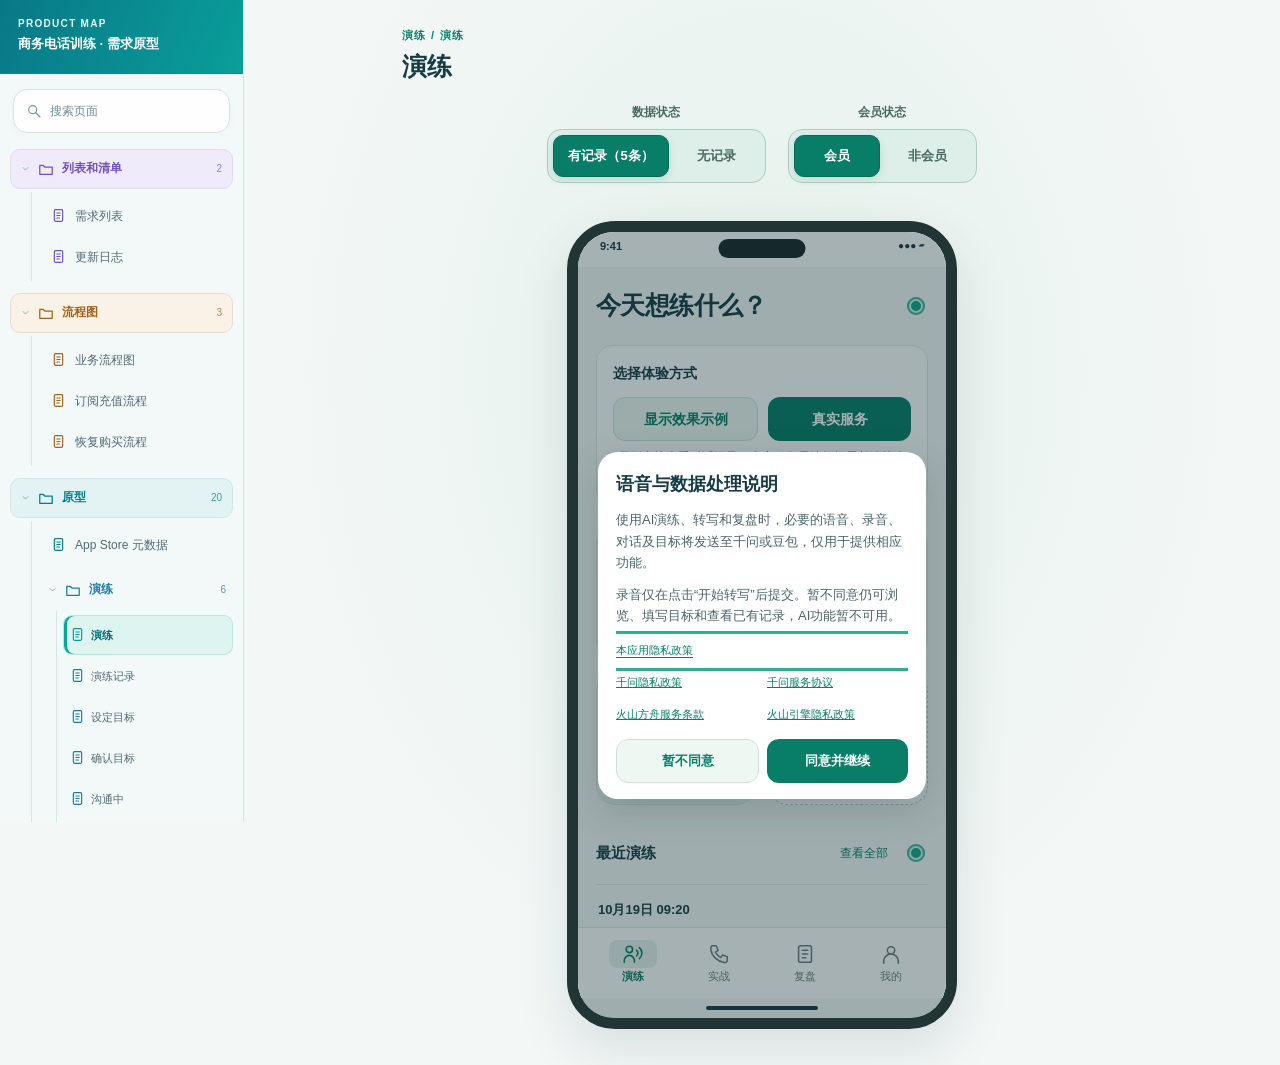
==== commit 86448e96: "增加演练对话显示示例与真实服务双入口" ====
--- a/原型/index.html
+++ b/原型/index.html
@@ -5,7 +5,7 @@
   <meta name="viewport" content="width=device-width, initial-scale=1">
   <meta name="theme-color" content="#edf7f5">
   <title>打电话-AI商务实时电话沟通训练官 · 需求原型</title>
-  <link rel="stylesheet" href="styles.css?v=20261020-microphone-selection">
+  <link rel="stylesheet" href="styles.css?v=20261020-practice-example">
 </head>
 <body>
   <div class="shell">
@@ -28,9 +28,9 @@
   </div>
   <div id="modal-root"></div>
   <div id="toast" class="toast" role="status" aria-live="polite"></div>
-  <script src="input-rules.js?v=20261020-microphone-selection"></script>
-  <script src="requirements-live.js?v=20261020-microphone-selection"></script>
-  <script src="realtime.js?v=20261020-microphone-selection"></script>
-  <script src="app.js?v=20261020-microphone-selection"></script>
+  <script src="input-rules.js?v=20261020-practice-example"></script>
+  <script src="requirements-live.js?v=20261020-practice-example"></script>
+  <script src="realtime.js?v=20261020-practice-example"></script>
+  <script src="app.js?v=20261020-practice-example"></script>
 </body>
 </html>
--- a/原型/styles.css
+++ b/原型/styles.css
@@ -472,3 +472,5 @@
 #modal-root.phone-modal .call-400-notice h2{font-size:18px;line-height:1.45}.call-400-target{display:flex;flex-direction:column;gap:5px;background:#edf6f3;padding:12px;border-radius:12px;margin:14px 0;font-size:13px}.call-400-target>span{color:var(--muted);font-size:12px}.call-400-remember{display:flex;align-items:center;gap:8px;min-height:44px;font-size:13px;color:var(--muted)}.call-400-remember input{width:18px;height:18px;accent-color:var(--green)}
 
 .practice-microphone{display:flex;align-items:center;justify-content:center;gap:5px;margin-top:6px;color:var(--muted)}.practice-microphone small{font-size:11px;max-width:190px;overflow-wrap:anywhere}.practice-microphone button{font-size:11px;min-height:36px;padding:4px}.practice-microphone-hint{font-size:11px;line-height:1.5;color:#9a6535;margin:5px 0}.transcript-open .practice-call-identity{padding-top:2px}
+
+.practice-mode-options{margin:0 0 20px;padding:16px;border:1px solid var(--border,#d7e5e3);border-radius:16px;background:#fff}.practice-mode-options>div{display:flex;gap:10px;margin-top:12px}.practice-mode-options>div button{flex:1;min-width:0}.practice-mode-options p{margin-bottom:0}
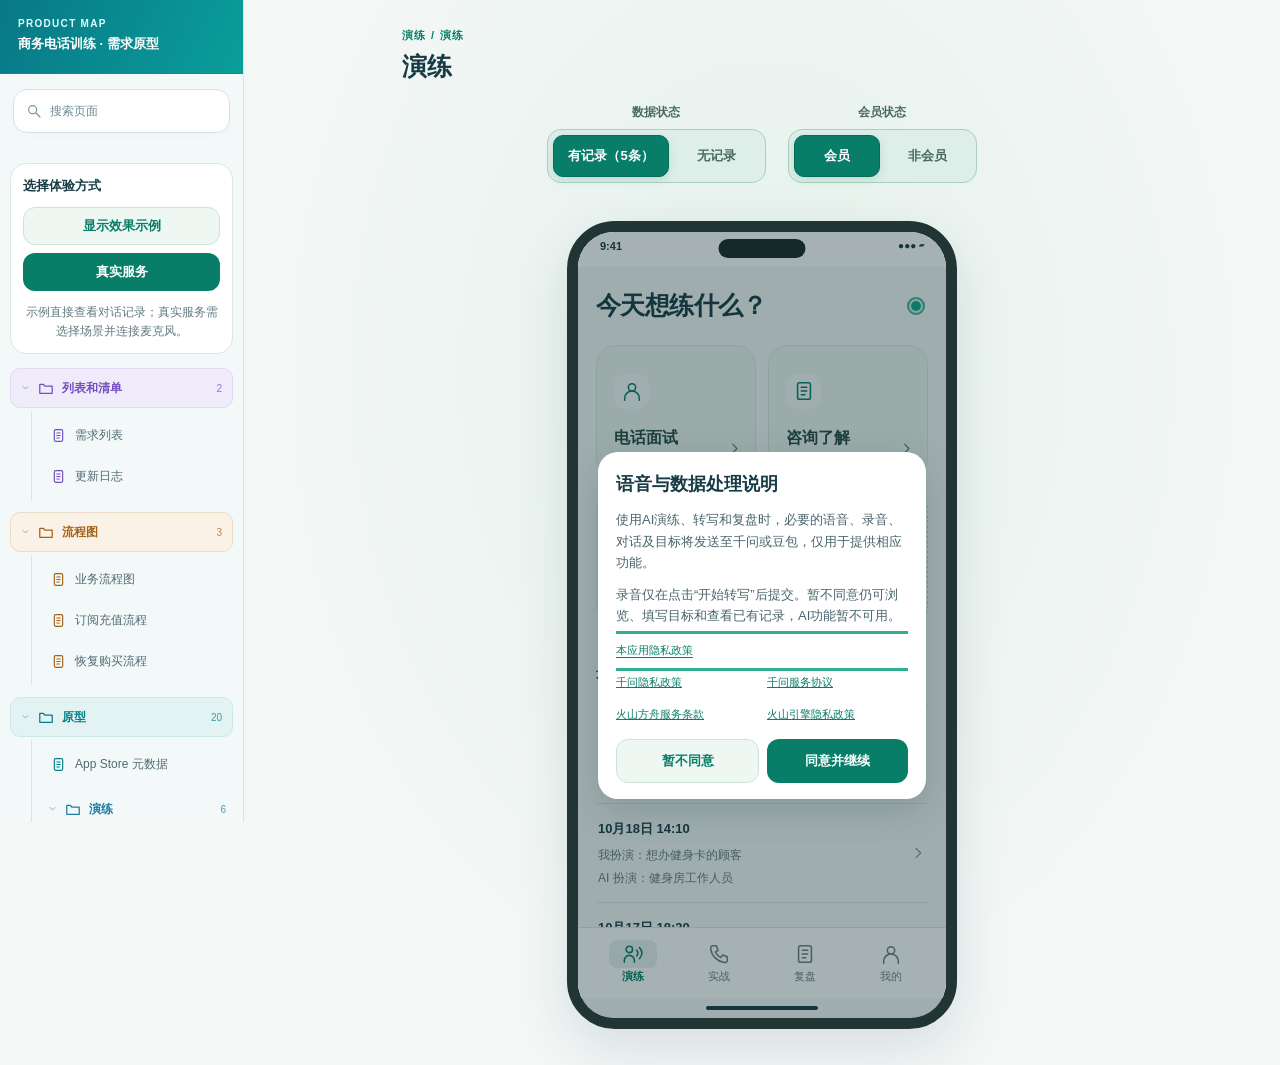
==== commit f6f48611: "将演练体验入口移至左侧导航" ====
--- a/原型/index.html
+++ b/原型/index.html
@@ -5,7 +5,7 @@
   <meta name="viewport" content="width=device-width, initial-scale=1">
   <meta name="theme-color" content="#edf7f5">
   <title>打电话-AI商务实时电话沟通训练官 · 需求原型</title>
-  <link rel="stylesheet" href="styles.css?v=20261020-practice-example">
+  <link rel="stylesheet" href="styles.css?v=20261020-sidebar-example">
 </head>
 <body>
   <div class="shell">
@@ -28,9 +28,9 @@
   </div>
   <div id="modal-root"></div>
   <div id="toast" class="toast" role="status" aria-live="polite"></div>
-  <script src="input-rules.js?v=20261020-practice-example"></script>
-  <script src="requirements-live.js?v=20261020-practice-example"></script>
-  <script src="realtime.js?v=20261020-practice-example"></script>
-  <script src="app.js?v=20261020-practice-example"></script>
+  <script src="input-rules.js?v=20261020-sidebar-example"></script>
+  <script src="requirements-live.js?v=20261020-sidebar-example"></script>
+  <script src="realtime.js?v=20261020-sidebar-example"></script>
+  <script src="app.js?v=20261020-sidebar-example"></script>
 </body>
 </html>
--- a/原型/styles.css
+++ b/原型/styles.css
@@ -474,3 +474,5 @@
 .practice-microphone{display:flex;align-items:center;justify-content:center;gap:5px;margin-top:6px;color:var(--muted)}.practice-microphone small{font-size:11px;max-width:190px;overflow-wrap:anywhere}.practice-microphone button{font-size:11px;min-height:36px;padding:4px}.practice-microphone-hint{font-size:11px;line-height:1.5;color:#9a6535;margin:5px 0}.transcript-open .practice-call-identity{padding-top:2px}
 
 .practice-mode-options{margin:0 0 20px;padding:16px;border:1px solid var(--border,#d7e5e3);border-radius:16px;background:#fff}.practice-mode-options>div{display:flex;gap:10px;margin-top:12px}.practice-mode-options>div button{flex:1;min-width:0}.practice-mode-options p{margin-bottom:0}
+
+.journey .practice-mode-options{margin:14px 0;padding:12px}.journey .practice-mode-options>div{flex-direction:column;gap:8px}.journey .practice-mode-options button{font-size:13px;min-height:38px;padding:8px}.journey .practice-mode-options strong{font-size:13px}.journey .practice-mode-options .helper-text{font-size:11px;line-height:1.6}
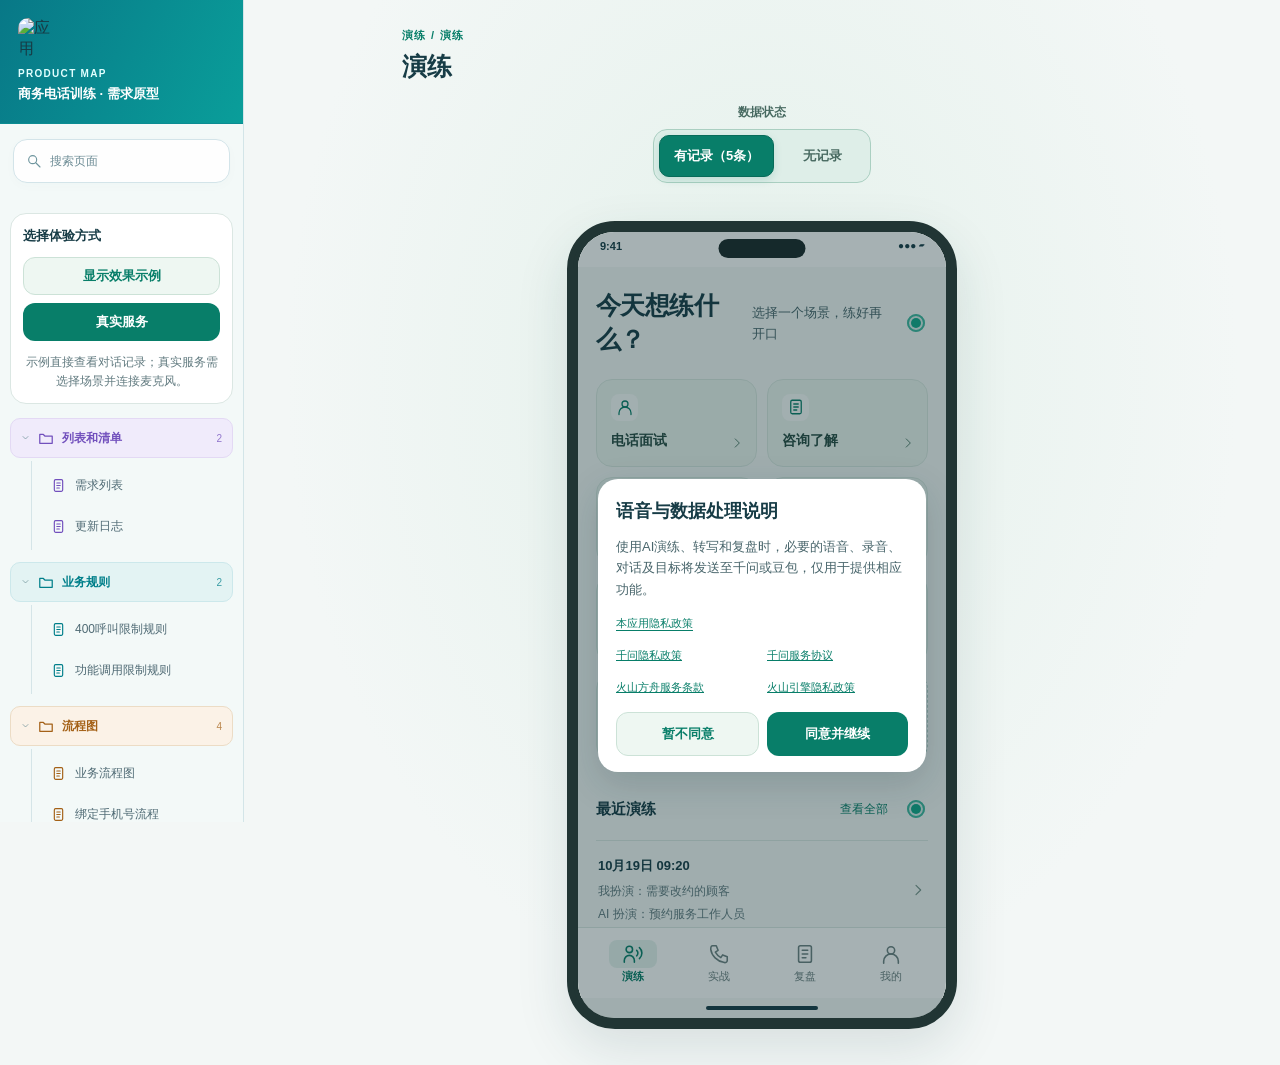
==== commit c228e9b8: "统一协议运营主体并移除电话记录详情已复盘状态标签" ====
--- a/原型/index.html
+++ b/原型/index.html
@@ -4,15 +4,17 @@
   <meta charset="utf-8">
   <meta name="viewport" content="width=device-width, initial-scale=1">
   <meta name="theme-color" content="#edf7f5">
+  <link rel="icon" href="assets/app-logo.png" type="image/png">
+  <link rel="apple-touch-icon" href="assets/app-logo.png">
   <title>打电话-AI商务实时电话沟通训练官 · 需求原型</title>
-  <link rel="stylesheet" href="styles.css?v=20261020-sidebar-example">
+  <link rel="stylesheet" href="styles.css?v=20261020-subscription-reference">
 </head>
 <body>
   <div class="shell">
 
     <div class="workspace-grid">
       <aside class="journey" aria-label="原型导航">
-        <div class="doc-brand"><span>PRODUCT MAP</span><strong>商务电话训练 · 需求原型</strong></div>
+        <div class="doc-brand"><img class="doc-brand-logo" src="assets/app-logo.png" alt="应用 Logo" width="38" height="38"><span>PRODUCT MAP</span><strong>商务电话训练 · 需求原型</strong></div>
         <nav id="journey-nav" class="journey-nav" aria-label="页面导航"></nav>
       </aside>
 
@@ -28,9 +30,9 @@
   </div>
   <div id="modal-root"></div>
   <div id="toast" class="toast" role="status" aria-live="polite"></div>
-  <script src="input-rules.js?v=20261020-sidebar-example"></script>
-  <script src="requirements-live.js?v=20261020-sidebar-example"></script>
-  <script src="realtime.js?v=20261020-sidebar-example"></script>
-  <script src="app.js?v=20261020-sidebar-example"></script>
+  <script src="input-rules.js?v=20261020-subscription-reference"></script>
+  <script src="requirements-live.js?v=20261020-subscription-reference"></script>
+  <script src="realtime.js?v=20261020-subscription-reference"></script>
+  <script src="app.js?v=20261020-subscription-reference"></script>
 </body>
 </html>
--- a/原型/styles.css
+++ b/原型/styles.css
@@ -414,9 +414,8 @@
 
 .spec-common-rules{margin:14px 0;border:1px solid var(--border);border-radius:10px;padding:10px 12px;font-size:12px;line-height:1.8}.spec-common-rules summary{cursor:pointer;color:var(--green);font-weight:650}.spec-common-rules ul{padding-left:18px}.spec-common-rules li{margin:8px 0}
 
-.review-score-list{display:grid;gap:12px}.review-score-item{border-top:1px solid var(--border);padding-top:12px}.review-score-item>div{display:flex;justify-content:space-between;gap:12px}.review-score-item>div>span{color:var(--green);font-weight:700}.review-score-item p{font-size:12px;color:var(--muted)}
-
-.review-score-tabs{display:flex;background:#e6f3ee;border:1px solid #b5d8cb;border-radius:12px;padding:4px;gap:4px;margin-bottom:18px}.review-score-tabs button{flex:1;min-height:42px;border:0;border-radius:9px;background:transparent;color:#48656b;font-weight:650}.review-score-tabs button[aria-selected="true"]{background:var(--green);color:#fff}.review-radar svg{display:block;width:100%;height:auto;max-height:none}.review-radar-values{display:flex;flex-wrap:wrap;gap:8px 14px;font-size:12px;color:var(--muted)}
+
+.review-radar svg{display:block;width:100%;height:auto;max-height:none}.review-radar-values{display:flex;flex-wrap:wrap;gap:8px 14px;font-size:12px;color:var(--muted)}
 
 /* Shared handset layout: only the content scrolls; actions remain above it. */
 .phone-content{overflow:hidden;position:relative}
@@ -476,3 +475,75 @@
 .practice-mode-options{margin:0 0 20px;padding:16px;border:1px solid var(--border,#d7e5e3);border-radius:16px;background:#fff}.practice-mode-options>div{display:flex;gap:10px;margin-top:12px}.practice-mode-options>div button{flex:1;min-width:0}.practice-mode-options p{margin-bottom:0}
 
 .journey .practice-mode-options{margin:14px 0;padding:12px}.journey .practice-mode-options>div{flex-direction:column;gap:8px}.journey .practice-mode-options button{font-size:13px;min-height:38px;padding:8px}.journey .practice-mode-options strong{font-size:13px}.journey .practice-mode-options .helper-text{font-size:11px;line-height:1.6}
+
+.recording-player h3{margin:0 0 14px}.recording-player progress{display:block;width:100%;height:7px;accent-color:var(--green)}.recording-playback-row{display:flex;align-items:center;justify-content:space-between;gap:10px;margin-top:10px}.recording-playback-row>span{font-size:12px;color:var(--muted);font-variant-numeric:tabular-nums}.recording-playback-row>div{display:flex;gap:8px}.recording-playback-row button{min-height:36px;padding:7px 14px;font-size:13px}.transcript-line strong{font-size:12px}
+
+.metadata-view-tabs{display:flex;gap:6px;padding:5px;background:#eaf3ef;border-radius:12px;margin:22px 0 28px;max-width:320px}.metadata-view-tabs button{flex:1;border:0;background:transparent;border-radius:9px;padding:11px 16px;font-size:14px;font-weight:700}.metadata-view-tabs button[aria-selected="true"]{background:#fff;color:var(--green);box-shadow:0 2px 8px #173c4609}
+.store-artwork-grid{display:grid;grid-template-columns:repeat(2,minmax(0,1fr));gap:24px}.store-artwork{margin:0;position:relative;isolation:isolate;overflow:hidden;min-height:770px;border-radius:22px;background:radial-gradient(ellipse at 90% 90%,#cee8df,transparent 65%),#edf7f3;border:1px solid #dcebe4;padding:32px 20px 0}.store-artwork h2{position:relative;z-index:2;font-size:29px;line-height:1.4;letter-spacing:-.035em;margin:0 auto 28px;max-width:310px;border:0;color:var(--ink);min-height:82px}.store-device{position:relative;width:292.5px;height:606px;margin:0 auto;pointer-events:none}.store-device iframe{display:block;border:0;width:390px;height:808px;transform:scale(.75);transform-origin:top left;background:transparent}.store-recording-inset{position:absolute;z-index:3;bottom:24px;right:14px;width:205px;height:290px;overflow:hidden;border:5px solid #fff;border-radius:20px;box-shadow:0 12px 30px #173c4633;pointer-events:none}.store-recording-inset iframe{border:0;width:390px;height:808px;transform:scale(.54);transform-origin:top left}
+.store-shot-mode body{background:transparent}.store-shot-mode .journey,.store-shot-mode .stage-header,.store-shot-mode #workspace-state-tabs,.store-shot-mode #document-content,.store-shot-mode .spec-panel,.store-shot-mode #modal-root,.store-shot-mode #toast{display:none!important}.store-shot-mode .workspace-grid{display:block;min-height:0}.store-shot-mode .stage{display:block;padding:0;background:transparent}.store-shot-mode .phone-wrap{display:block;padding:0}.store-shot-mode .phone-frame{width:390px;max-width:none;height:808px;border:6px solid #213534;border-radius:48px;padding:5px;box-shadow:none}.store-shot-mode .phone-screen{border-radius:36px}.store-shot-mode [data-module]{display:none!important}
+@media(max-width:1060px){.store-artwork-grid{grid-template-columns:1fr}.store-artwork{max-width:430px;width:100%;margin:0 auto}}@media(max-width:420px){.store-artwork{padding-left:8px;padding-right:8px}.store-artwork h2{font-size:27px}}
+
+/* 订阅会员：参照充值页布局，独立滚动区与悬浮结算栏。 */
+.membership-page{height:100%;position:relative;display:flex;flex-direction:column;background:radial-gradient(ellipse at 90% 0,#e0f1f3,transparent 65%),#eff7f8;color:#112d32}.membership-page>.app-header{flex:none;background:transparent;border:0;padding:12px 20px;height:66px}.membership-page>.app-header h2{font-size:16px}.membership-page>.app-header .back-button{width:44px;height:44px;border:1px solid rgba(31,92,101,.08);border-radius:14px;background:#ffffffbb}.membership-scroll{flex:1;min-height:0;overflow:auto;scrollbar-width:none;padding:0 20px 185px}.membership-hero{display:grid;justify-items:center;gap:10px;padding:8px 0 20px;text-align:center}.membership-logo{width:62px;height:62px;display:grid;place-items:center;border-radius:20px;color:#fff;background:linear-gradient(145deg,#18bac0,#087d89);box-shadow:0 14px 28px #087d8933}.membership-logo svg{width:32px;height:32px}.membership-hero p{margin:0;color:#516c71;font-size:11px;font-weight:650}.membership-benefits{display:grid;grid-template-columns:repeat(3,1fr);gap:8px;margin:0 0 18px;padding:14px 4px;background:#ffffff9c;border:1px solid #1f5c651c;border-radius:16px}.membership-benefits>div{display:grid;justify-items:center;gap:7px;text-align:center}.membership-benefits>div+div{border-left:1px solid #1f5c6514}.membership-benefits svg{width:21px;height:21px;color:#047d89}.membership-benefits strong{font-size:11px}.membership-benefits small{font-size:9px;color:#516c71}.membership-plans{display:grid;gap:10px}.membership-plan{position:relative;display:grid;grid-template-columns:94px 1fr auto;align-items:center;gap:10px;min-height:78px;width:100%;padding:12px 13px;border:1px solid #1f5c651c;border-radius:16px;background:#ffffffdb;box-shadow:0 8px 24px #17444a14;cursor:pointer;text-align:left}.membership-plan strong{padding-right:9px;border-right:1px solid #112d3229;font-size:13px;line-height:1.3}.membership-plan span{color:#516c71;font-size:10px;line-height:1.5}.membership-plan b{font-size:16px;font-weight:820}.membership-plan.selected{border-color:#08a8b58c;background:#e9f9f8;box-shadow:0 8px 20px #087d891f}.membership-restore{margin:14px 2px 16px;color:#516c71;font-size:11px;line-height:1.55}.membership-restore>button:not(.module-link){padding:0;border:0;color:#047d89;background:transparent;font:inherit;font-weight:760;text-decoration:underline}.membership-notes{padding:14px;border-radius:16px;background:#ffffffad;border:1px solid #1f5c651c}.membership-notes h3{margin:0 0 11px;font-size:13px}.membership-notes p{margin:0 0 11px;color:#516c71;font-size:10px;line-height:1.65}.membership-notes p:last-child{margin-bottom:0}.membership-checkout{position:absolute;z-index:46;left:14px;right:14px;bottom:0;padding:10px 12px 11px;border:1px solid #1f5c651c;border-radius:22px;background:#fffffff0;box-shadow:0 18px 38px #14404633;backdrop-filter:blur(22px)}.membership-trial{margin:0 0 8px;color:#516c71;font-size:10px;line-height:1.45;text-align:center}.membership-subscribe{width:100%;min-height:42px;border:0;border-radius:13px;color:#fff;background:#173f48;font-size:11px;font-weight:800}.membership-legal{margin:8px 0 0;color:#82979b;font-size:9px;line-height:1.45;text-align:center}.membership-links{display:flex;justify-content:center;gap:12px;margin-top:5px}.membership-links button{padding:2px 0;border:0;color:#047d89;background:none;font-size:9px}.membership-page .module-link{position:absolute}
+
+.membership-legal button{display:inline;padding:0;border:0;background:none;color:#047d89;font:inherit;font-weight:650;text-decoration:underline;text-underline-offset:2px;cursor:pointer}
+
+.membership-legal a{color:#047d89;font:inherit;font-weight:650;text-decoration:underline;text-underline-offset:2px}
+
+.review-pending{padding-top:90px}.review-pending-indicator{display:block;width:38px;height:38px;border:3px solid #d9eae4;border-top-color:var(--green);border-radius:50%;margin:0 auto 22px;animation:review-pending-spin 1.2s linear infinite}@keyframes review-pending-spin{to{transform:rotate(360deg)}}@media(prefers-reduced-motion:reduce){.review-pending-indicator{animation:none}}
+
+.practice-summary-pending{text-align:center;padding:24px 6px 12px}.practice-summary-pending .review-pending-indicator{width:28px;height:28px;margin-bottom:16px}.practice-summary-pending p{color:var(--muted);font-size:13px;line-height:1.7}
+
+.spec-technical-reference{margin:12px 0 18px;border:1px solid var(--border);border-radius:10px;padding:12px}.spec-technical-reference summary{cursor:pointer;color:var(--green);font-size:13px;font-weight:700}.spec-technical-reference .markdown-content{font-size:12px;margin-top:12px;overflow:auto}.spec-technical-reference table{min-width:540px}
+
+.ios-contact-picker{height:100%;display:flex;flex-direction:column;background:#fff;color:#111}.ios-picker-nav{height:58px;display:grid;grid-template-columns:64px 1fr 64px;align-items:center;padding:0 18px;border-bottom:1px solid #e5e5ea}.ios-picker-nav>button{border:0;background:none;text-align:left;color:#007aff;font-size:17px;padding:8px 0}.ios-picker-nav>strong{text-align:center;font-size:17px}.ios-picker-nav>span{position:relative;height:24px}.ios-picker-search{display:flex;align-items:center;gap:7px;margin:12px 16px;padding:7px 10px;background:#efeff0;border-radius:10px;color:#8e8e93}.ios-picker-search svg{width:18px;height:18px}.ios-picker-search input{width:100%;min-width:0;border:0;outline:none;background:none;font-size:16px;color:#111}.ios-picker-list{flex:1;overflow:auto}.ios-picker-section{padding:7px 20px;background:#f2f2f7;color:#6c6c70;font-size:13px}.ios-picker-contact{width:100%;border:0;background:#fff;display:flex;align-items:center;gap:12px;padding:15px 20px;text-align:left;position:relative}.ios-picker-contact:after{content:'';position:absolute;bottom:0;left:74px;right:0;height:1px;background:#e5e5ea}.ios-picker-contact[hidden]{display:none}.ios-picker-avatar{height:42px;width:42px;flex:none;display:grid;place-items:center;border-radius:50%;background:#a4a8b0;color:white;font-size:20px}.ios-picker-contact strong{font-size:17px;font-weight:500}.ios-picker-contact small{display:block;margin-top:5px;font-size:13px;color:#8e8e93}.ios-picker-empty{text-align:center;padding:50px 20px;color:#8e8e93}
+
+/* 网页仅示意系统联系人选择器；iOS使用ContactsUI系统原生界面。 */
+.ios-contact-picker{font-family:-apple-system,BlinkMacSystemFont,"Helvetica Neue","PingFang SC",sans-serif;background:#fff}.ios-picker-nav{height:56px;background:#f9f9f9;border-bottom:1px solid #c6c6c8}.ios-picker-nav>strong{font-weight:600;letter-spacing:0}.ios-picker-search{margin:10px 16px 12px;border-radius:10px;background:#eeeeef;min-height:36px}.ios-picker-contact{min-height:72px}.ios-picker-contact:active{background:#e5e5ea}.ios-picker-section{font-size:13px;font-weight:500;letter-spacing:0;color:#6d6d72;background:#f2f2f7}
+
+.binding-code-row{display:flex;gap:8px;align-items:center}.binding-code-row input{min-width:0;flex:1}.binding-code-row button{flex:none;font-size:12px;white-space:nowrap}
+
+.binding-entry-status{display:flex;align-items:center;gap:7px;color:var(--muted);font-size:13px}
+
+.settings-region .settings-list>button[data-action="open-phone-binding"]{appearance:none;-webkit-appearance:none;display:flex;align-items:center;justify-content:space-between;width:100%;min-height:58px;margin:0;padding:17px 15px;border:0;border-bottom:1px solid var(--border);border-radius:0;background:#fff;color:var(--ink);font-size:14px;text-align:left;gap:16px}.settings-region .settings-list>button[data-action="open-phone-binding"]:active{background:#edf5f1}.settings-region .settings-list>button[data-action="open-phone-binding"]>span:first-child{font-weight:500;white-space:nowrap}.settings-region .settings-list>button[data-action="open-phone-binding"] .binding-entry-status{margin-left:auto;gap:9px;white-space:nowrap;font-size:13px;font-variant-numeric:tabular-nums}.binding-entry-status svg{width:18px;height:18px;color:#627b80}
+
+#binding-phone:disabled{opacity:1;-webkit-text-fill-color:var(--muted);color:var(--muted);background:#eef3f1;border-color:var(--border);cursor:default}
+
+.practice-home .practice-scene-tile{min-height:88px;padding:13px 14px;gap:8px;border-radius:16px}.practice-home .scene-tile-icon{width:27px;height:27px;border-radius:8px}.practice-home .scene-tile-icon svg{width:18px;height:18px}.practice-home .practice-scene-tile strong{font-size:14px}.practice-home .practice-scene-tile>svg{bottom:16px;right:12px;width:14px;height:14px}.practice-scene-subtitle{font-size:13px;color:var(--muted);margin:8px 0 16px}.practice-home .practice-scene-tiles{gap:10px}
+
+.review-home-new{padding:12px 18px;background:#f6f9f7}.review-home-new .module-link{right:24px;top:4px}
+
+/* Wider requirement notes with wrapping tables; narrow layouts stay in document flow. */
+.workspace-grid.spec-open{grid-template-columns:220px minmax(438px,1fr) clamp(480px,36vw,560px)}
+.spec-panel{min-width:0;overflow-x:hidden}
+.spec-source-wrap{overflow-x:visible}
+.spec-source-table{min-width:0;width:100%;table-layout:fixed}
+.spec-source-table th,.spec-source-table td{white-space:normal;overflow-wrap:anywhere;word-break:normal;vertical-align:top}
+.spec-source-table th:first-child{width:23%}
+.spec-source-table th:nth-child(2){width:35%}
+.spec-source-table th:nth-child(3){width:42%}
+.spec-row p{overflow-wrap:anywhere}
+@media(min-width:1201px){.spec-open .stage{padding-left:16px;padding-right:16px}}
+@media(max-width:1200px) and (min-width:721px){
+ .workspace-grid.spec-open{grid-template-columns:220px minmax(0,1fr)}
+ .spec-open .spec-panel{grid-column:2;position:static;top:auto;right:auto;width:100%;height:auto;max-height:none;box-shadow:none;border-top:1px solid var(--border)}
+}
+@media(max-width:720px){
+ .workspace-grid.spec-open{display:flex;flex-direction:column}
+ .spec-open .spec-panel{position:static;top:auto;right:auto;width:100%;height:auto;max-height:none;box-shadow:none;border-left:0;border-top:1px solid var(--border)}
+}
+
+.membership-benefits-title{margin:0 2px 10px;font-size:14px;font-weight:750;color:#112d32}
+
+[data-consent-dialog]>.module-link{float:right;margin:-50px -8px 0 0}.spec-policy-links{overflow-wrap:anywhere}.spec-policy-links li{margin-bottom:16px}
+
+.transcript-heading-actions{display:flex;align-items:center;gap:4px}.transcript-heading-actions .ghost-button{font-size:12px;padding:4px;min-height:36px;white-space:nowrap}
+
+.radar-comparison-legend{display:flex;justify-content:center;flex-wrap:wrap;gap:14px;margin:8px 0;font-size:12px}.radar-comparison-legend span{display:flex;align-items:center;gap:6px}.radar-comparison-legend i{width:18px;height:4px;border-radius:3px}.radar-series-values{margin:10px 0;font-size:12px}.radar-series-values>strong{display:block;margin-bottom:5px}
+
+.review-source-divider{border-top:1px solid var(--border);margin:14px 0}
+
+.review-source-record{display:flex;align-items:center;justify-content:space-between;gap:10px}.review-source-record p{min-width:0}.review-source-record .ghost-button{flex:none;padding:6px;font-size:13px;color:var(--green)}
+
+/* 统一应用 Logo，保持原始图片比例 */
+img.app-brand-image{display:block;object-fit:contain;background:transparent;padding:0;flex-shrink:0}img.membership-logo.app-brand-image{border-radius:17px;box-shadow:none}.doc-brand-logo{display:block;object-fit:contain;border-radius:10px;margin-bottom:12px}
